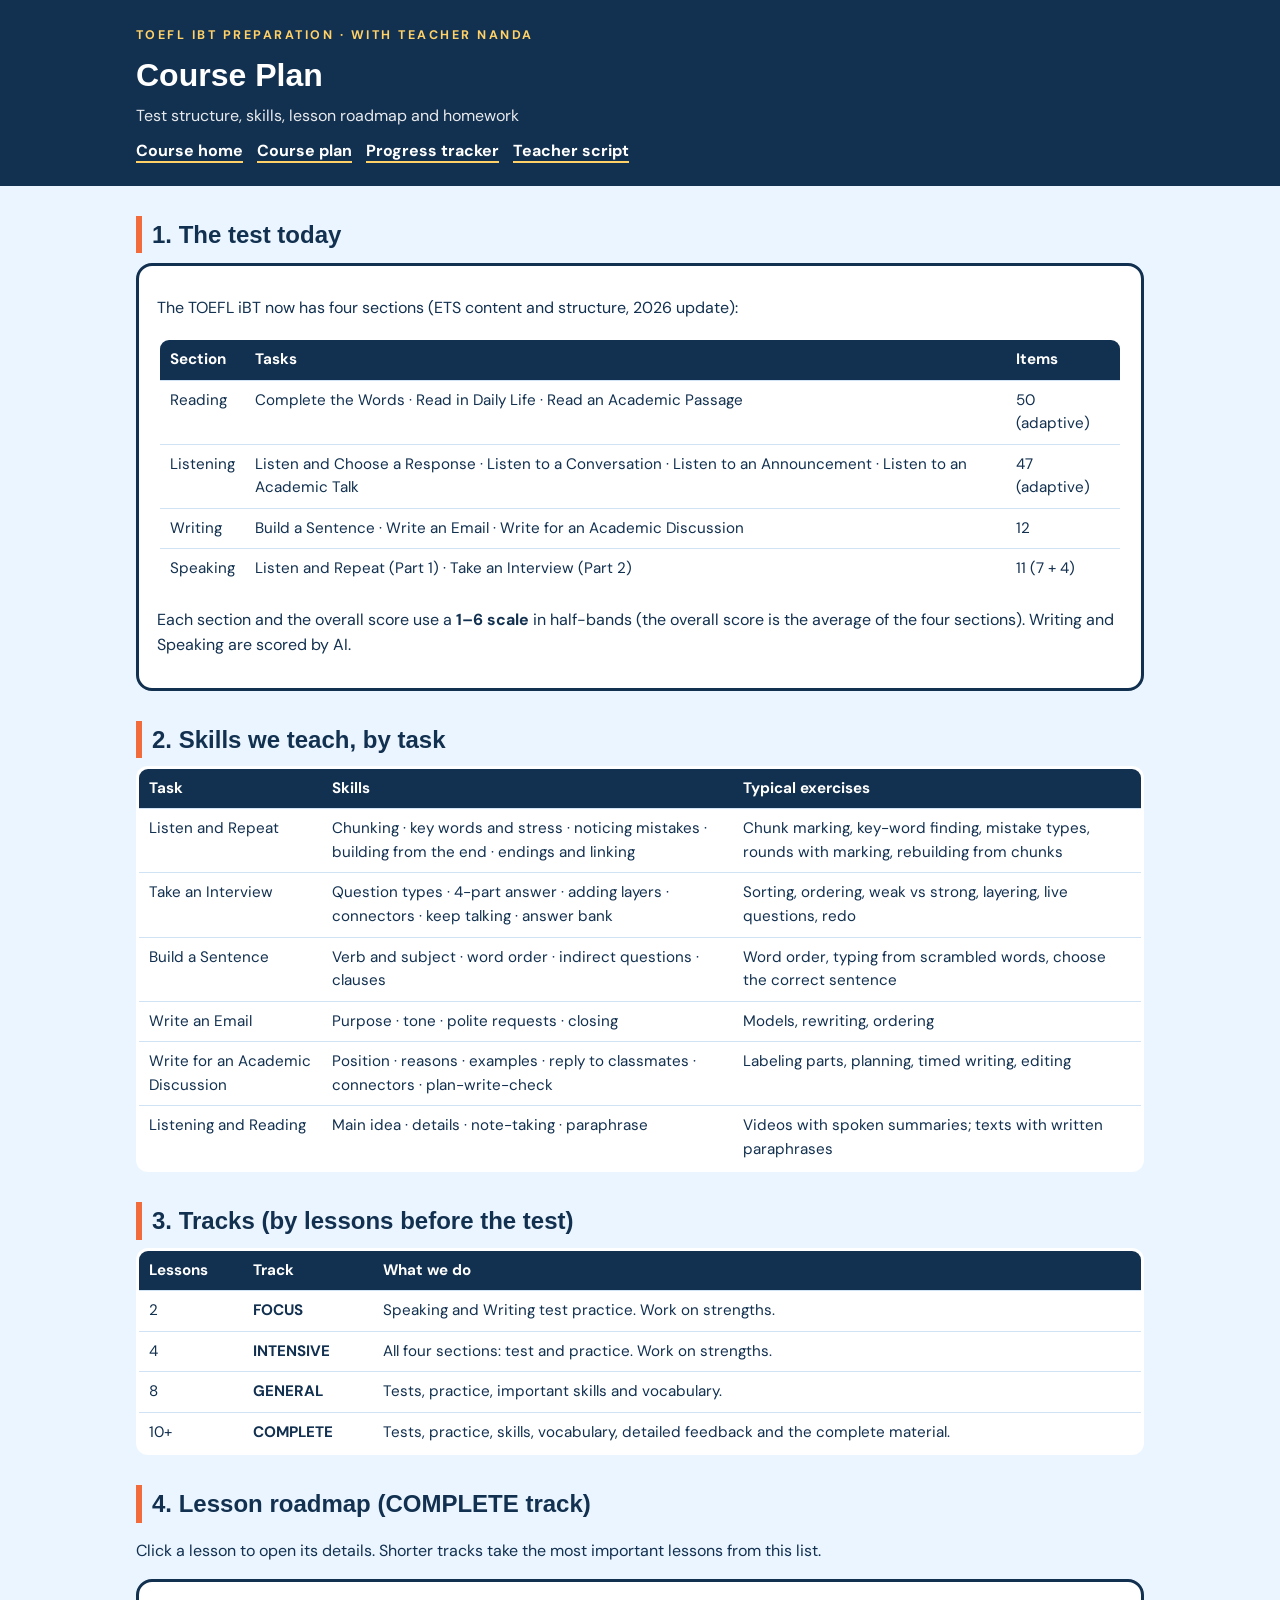
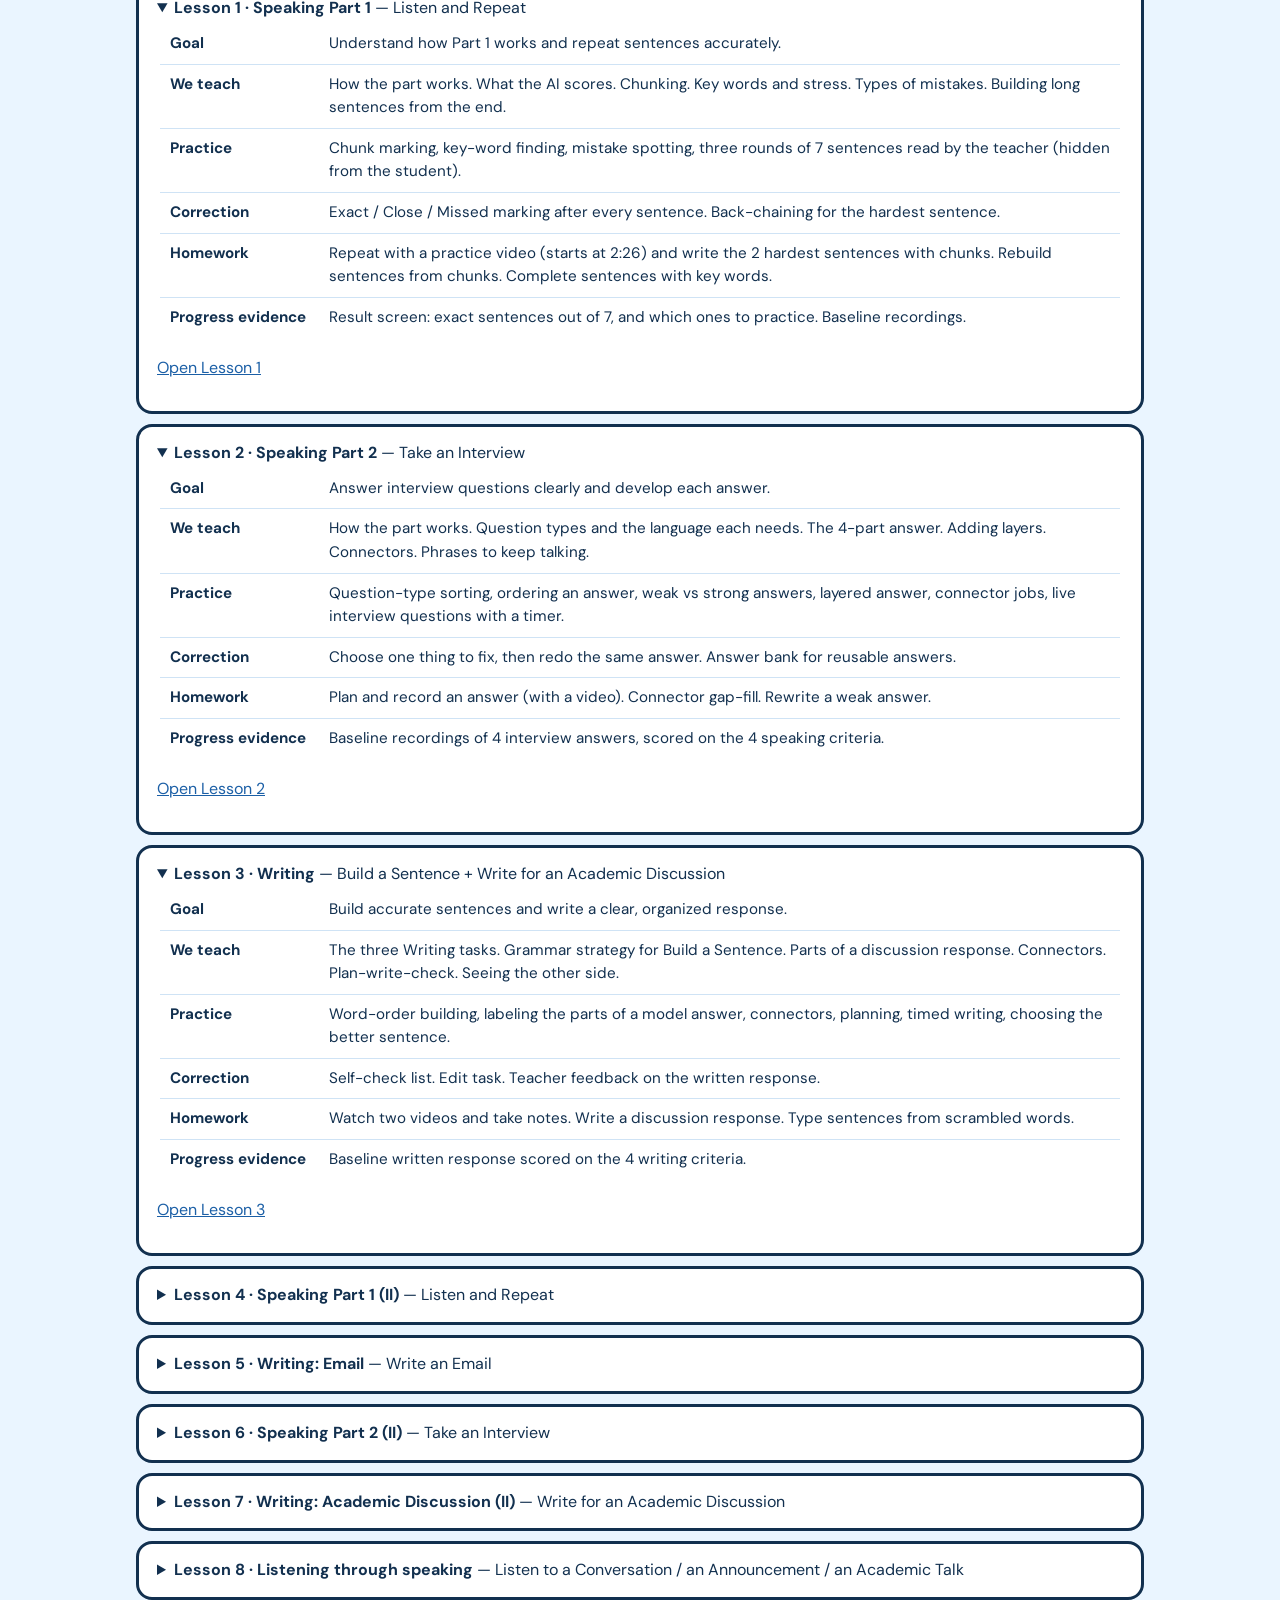
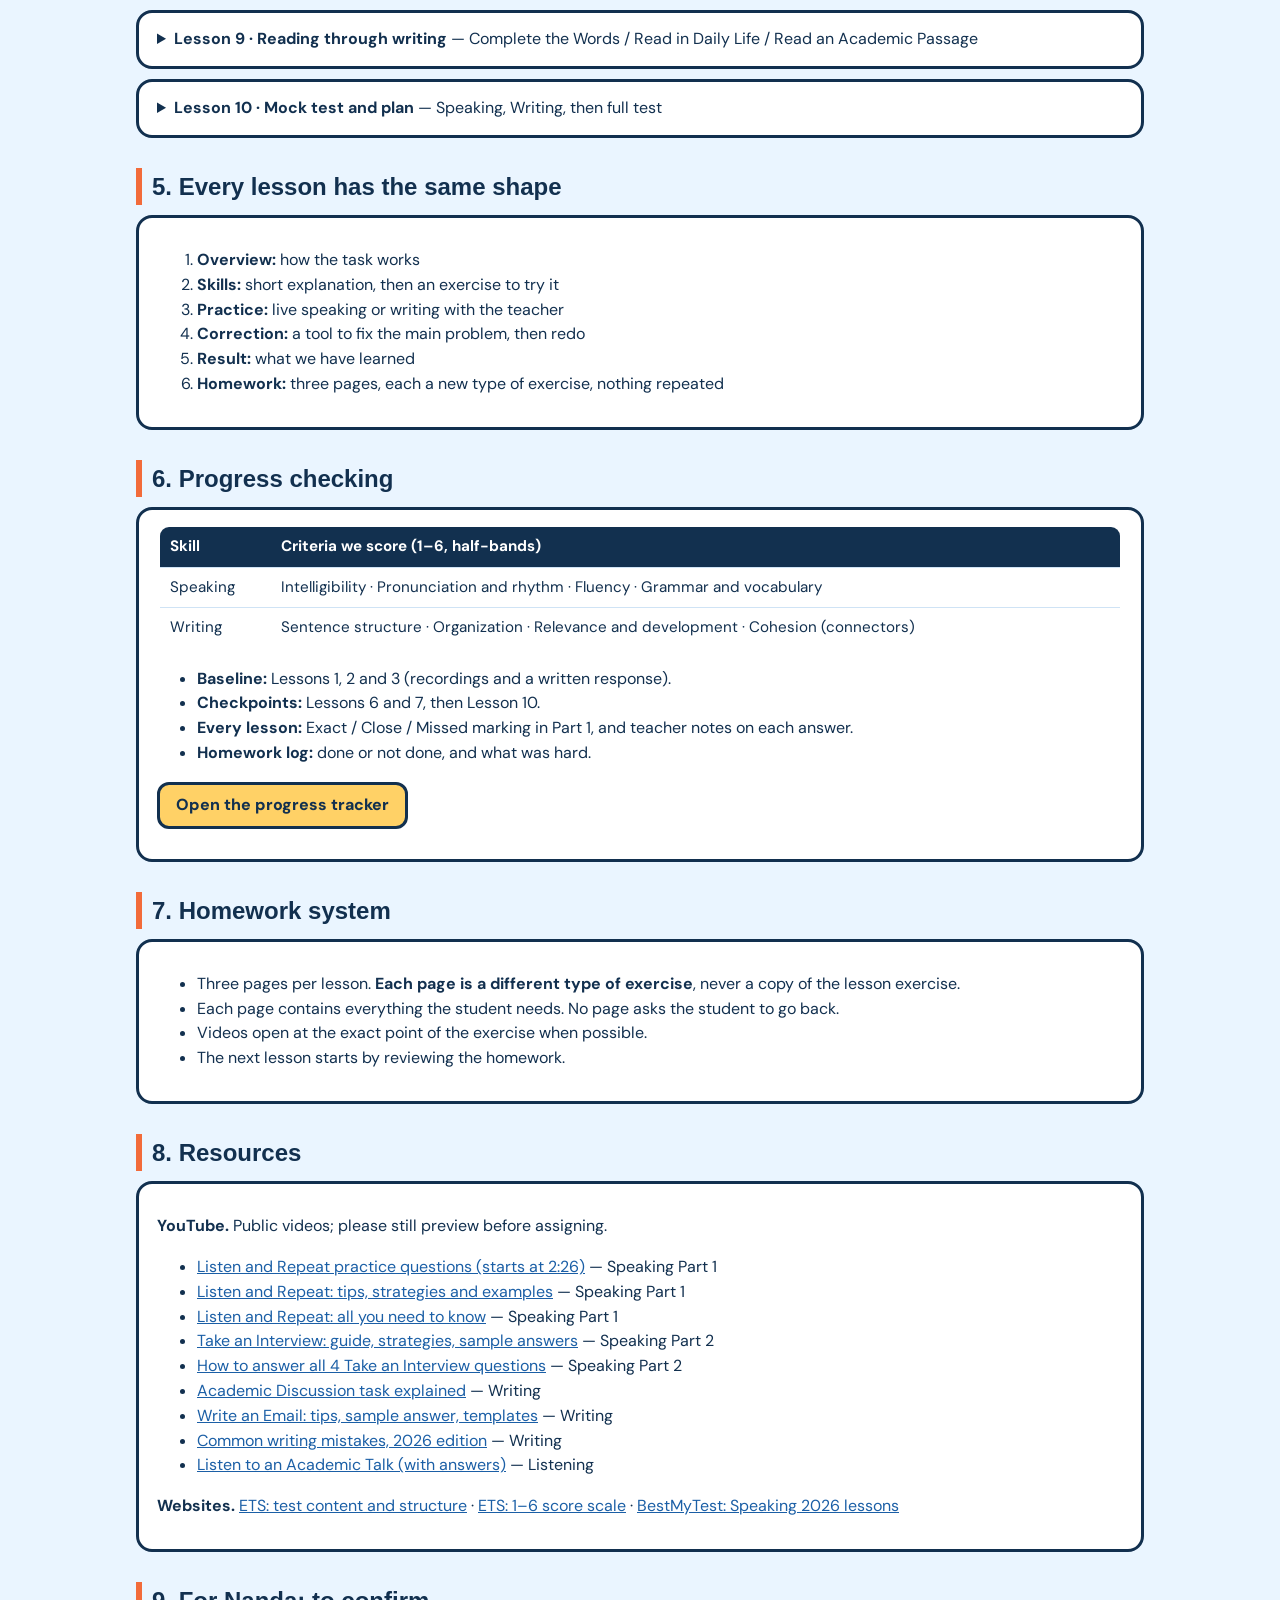
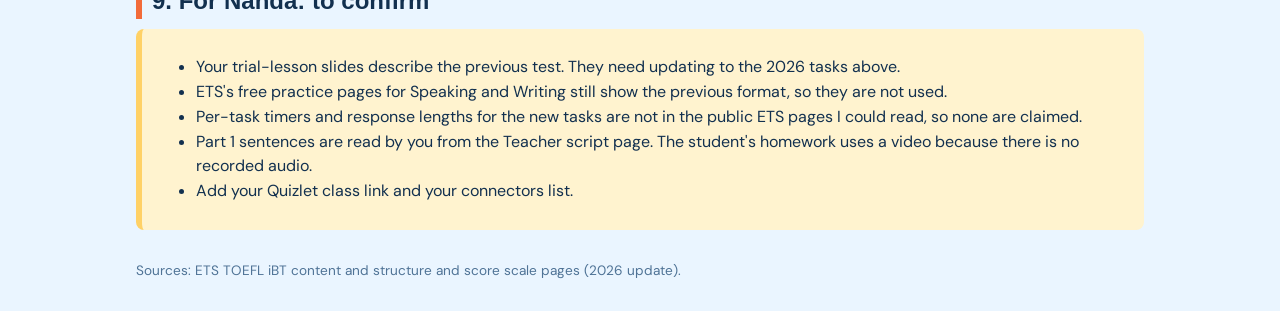
==== plan/index.html @ 54414ec8 "updates" ====
<!DOCTYPE html>
<html lang="en"><head><meta charset="UTF-8"><meta name="viewport" content="width=device-width,initial-scale=1"><title>TOEFL Course Plan</title>
<link href="https://fonts.googleapis.com/css2?family=DM+Sans:wght@400;500;700;800&display=swap" rel="stylesheet">
<link rel="stylesheet" href="../common.css"></head><body>
<header><div class="in"><small>TOEFL iBT Preparation &middot; with teacher Nanda</small><h1>Course Plan</h1><p style="margin:4px 0 0;opacity:.9">Test structure, skills, lesson roadmap and homework</p><nav><a href="../index.html">Course home</a><a href="../plan/index.html">Course plan</a><a href="../progress/index.html">Progress tracker</a><a href="../teacher/index.html">Teacher script</a></nav></div></header><main>

<h2>1. The test today</h2>
<div class="card"><p>The TOEFL iBT now has four sections (ETS content and structure, 2026 update):</p>
<table><tr><th>Section</th><th>Tasks</th><th>Items</th></tr>
<tr><td>Reading</td><td>Complete the Words &middot; Read in Daily Life &middot; Read an Academic Passage</td><td>50 (adaptive)</td></tr>
<tr><td>Listening</td><td>Listen and Choose a Response &middot; Listen to a Conversation &middot; Listen to an Announcement &middot; Listen to an Academic Talk</td><td>47 (adaptive)</td></tr>
<tr><td>Writing</td><td>Build a Sentence &middot; Write an Email &middot; Write for an Academic Discussion</td><td>12</td></tr>
<tr><td>Speaking</td><td>Listen and Repeat (Part 1) &middot; Take an Interview (Part 2)</td><td>11 (7 + 4)</td></tr></table>
<p>Each section and the overall score use a <b>1&ndash;6 scale</b> in half-bands (the overall score is the average of the four sections). Writing and Speaking are scored by AI.</p></div>

<h2>2. Skills we teach, by task</h2>
<table><tr><th>Task</th><th>Skills</th><th>Typical exercises</th></tr>
<tr><td>Listen and Repeat</td><td>Chunking &middot; key words and stress &middot; noticing mistakes &middot; building from the end &middot; endings and linking</td><td>Chunk marking, key-word finding, mistake types, rounds with marking, rebuilding from chunks</td></tr>
<tr><td>Take an Interview</td><td>Question types &middot; 4-part answer &middot; adding layers &middot; connectors &middot; keep talking &middot; answer bank</td><td>Sorting, ordering, weak vs strong, layering, live questions, redo</td></tr>
<tr><td>Build a Sentence</td><td>Verb and subject &middot; word order &middot; indirect questions &middot; clauses</td><td>Word order, typing from scrambled words, choose the correct sentence</td></tr>
<tr><td>Write an Email</td><td>Purpose &middot; tone &middot; polite requests &middot; closing</td><td>Models, rewriting, ordering</td></tr>
<tr><td>Write for an Academic Discussion</td><td>Position &middot; reasons &middot; examples &middot; reply to classmates &middot; connectors &middot; plan-write-check</td><td>Labeling parts, planning, timed writing, editing</td></tr>
<tr><td>Listening and Reading</td><td>Main idea &middot; details &middot; note-taking &middot; paraphrase</td><td>Videos with spoken summaries; texts with written paraphrases</td></tr></table>

<h2>3. Tracks (by lessons before the test)</h2>
<table><tr><th>Lessons</th><th>Track</th><th>What we do</th></tr>
<tr><td>2</td><td><b>FOCUS</b></td><td>Speaking and Writing test practice. Work on strengths.</td></tr>
<tr><td>4</td><td><b>INTENSIVE</b></td><td>All four sections: test and practice. Work on strengths.</td></tr>
<tr><td>8</td><td><b>GENERAL</b></td><td>Tests, practice, important skills and vocabulary.</td></tr>
<tr><td>10+</td><td><b>COMPLETE</b></td><td>Tests, practice, skills, vocabulary, detailed feedback and the complete material.</td></tr></table>

<h2>4. Lesson roadmap (COMPLETE track)</h2>
<p>Click a lesson to open its details. Shorter tracks take the most important lessons from this list.</p><details class="card" open><summary><b>Lesson 1 &middot; Speaking Part 1</b> &mdash; Listen and Repeat</summary><table><tr><td width="160"><b>Goal</b></td><td>Understand how Part 1 works and repeat sentences accurately.</td></tr><tr><td><b>We teach</b></td><td>How the part works. What the AI scores. Chunking. Key words and stress. Types of mistakes. Building long sentences from the end.</td></tr><tr><td><b>Practice</b></td><td>Chunk marking, key-word finding, mistake spotting, three rounds of 7 sentences read by the teacher (hidden from the student).</td></tr><tr><td><b>Correction</b></td><td>Exact / Close / Missed marking after every sentence. Back-chaining for the hardest sentence.</td></tr><tr><td><b>Homework</b></td><td>Repeat with a practice video (starts at 2:26) and write the 2 hardest sentences with chunks. Rebuild sentences from chunks. Complete sentences with key words.</td></tr><tr><td><b>Progress evidence</b></td><td>Result screen: exact sentences out of 7, and which ones to practice. Baseline recordings.</td></tr></table><p><a href="../TOEFL-1-Listen-and-Repeat/index.html">Open Lesson 1</a></p></details><details class="card" open><summary><b>Lesson 2 &middot; Speaking Part 2</b> &mdash; Take an Interview</summary><table><tr><td width="160"><b>Goal</b></td><td>Answer interview questions clearly and develop each answer.</td></tr><tr><td><b>We teach</b></td><td>How the part works. Question types and the language each needs. The 4-part answer. Adding layers. Connectors. Phrases to keep talking.</td></tr><tr><td><b>Practice</b></td><td>Question-type sorting, ordering an answer, weak vs strong answers, layered answer, connector jobs, live interview questions with a timer.</td></tr><tr><td><b>Correction</b></td><td>Choose one thing to fix, then redo the same answer. Answer bank for reusable answers.</td></tr><tr><td><b>Homework</b></td><td>Plan and record an answer (with a video). Connector gap-fill. Rewrite a weak answer.</td></tr><tr><td><b>Progress evidence</b></td><td>Baseline recordings of 4 interview answers, scored on the 4 speaking criteria.</td></tr></table><p><a href="../TOEFL-2-Take-an-Interview/index.html">Open Lesson 2</a></p></details><details class="card" open><summary><b>Lesson 3 &middot; Writing</b> &mdash; Build a Sentence + Write for an Academic Discussion</summary><table><tr><td width="160"><b>Goal</b></td><td>Build accurate sentences and write a clear, organized response.</td></tr><tr><td><b>We teach</b></td><td>The three Writing tasks. Grammar strategy for Build a Sentence. Parts of a discussion response. Connectors. Plan-write-check. Seeing the other side.</td></tr><tr><td><b>Practice</b></td><td>Word-order building, labeling the parts of a model answer, connectors, planning, timed writing, choosing the better sentence.</td></tr><tr><td><b>Correction</b></td><td>Self-check list. Edit task. Teacher feedback on the written response.</td></tr><tr><td><b>Homework</b></td><td>Watch two videos and take notes. Write a discussion response. Type sentences from scrambled words.</td></tr><tr><td><b>Progress evidence</b></td><td>Baseline written response scored on the 4 writing criteria.</td></tr></table><p><a href="../TOEFL-3-Writing/index.html">Open Lesson 3</a></p></details><details class="card"><summary><b>Lesson 4 &middot; Speaking Part 1 (II)</b> &mdash; Listen and Repeat</summary><table><tr><td width="160"><b>Goal</b></td><td>Longer, more complex sentences with natural rhythm.</td></tr><tr><td><b>We teach</b></td><td>Linking, word endings, numbers and names, sentences with clauses.</td></tr><tr><td><b>Practice</b></td><td>Rounds with new sentences, speed and accuracy.</td></tr><tr><td><b>Correction</b></td><td>Back-chaining and recordings compared.</td></tr><tr><td><b>Homework</b></td><td>New video practice, chunk rebuilding, dictation-style tasks.</td></tr><tr><td><b>Progress evidence</b></td><td>Exact sentences out of 7, compared with Lesson 1.</td></tr></table></details><details class="card"><summary><b>Lesson 5 &middot; Writing: Email</b> &mdash; Write an Email</summary><table><tr><td width="160"><b>Goal</b></td><td>Write a clear email for a campus situation.</td></tr><tr><td><b>We teach</b></td><td>Purpose, tone, polite requests, greeting and closing, clear details.</td></tr><tr><td><b>Practice</b></td><td>Models, ordering, rewriting informal to formal.</td></tr><tr><td><b>Correction</b></td><td>Edit for tone and accuracy.</td></tr><tr><td><b>Homework</b></td><td>One email, a video, phrase bank.</td></tr><tr><td><b>Progress evidence</b></td><td>Email scored on the writing criteria.</td></tr></table></details><details class="card"><summary><b>Lesson 6 &middot; Speaking Part 2 (II)</b> &mdash; Take an Interview</summary><table><tr><td width="160"><b>Goal</b></td><td>Elaborate on any topic without long silence.</td></tr><tr><td><b>We teach</b></td><td>Details, comparison, cause and effect, unexpected topics.</td></tr><tr><td><b>Practice</b></td><td>Live questions with different topics.</td></tr><tr><td><b>Correction</b></td><td>Redo with one focus; answer bank grows.</td></tr><tr><td><b>Homework</b></td><td>Recorded answers, vocabulary.</td></tr><tr><td><b>Progress evidence</b></td><td>Checkpoint 1: speaking criteria 1-6.</td></tr></table></details><details class="card"><summary><b>Lesson 7 &middot; Writing: Academic Discussion (II)</b> &mdash; Write for an Academic Discussion</summary><table><tr><td width="160"><b>Goal</b></td><td>Respond to classmates and support an argument.</td></tr><tr><td><b>We teach</b></td><td>Other perspectives, replying, cohesion, editing for accuracy.</td></tr><tr><td><b>Practice</b></td><td>Two responses, timed.</td></tr><tr><td><b>Correction</b></td><td>Edit for clarity and grammar.</td></tr><tr><td><b>Homework</b></td><td>Responses, model analysis.</td></tr><tr><td><b>Progress evidence</b></td><td>Checkpoint 1: writing criteria 1-6.</td></tr></table></details><details class="card"><summary><b>Lesson 8 &middot; Listening through speaking</b> &mdash; Listen to a Conversation / an Announcement / an Academic Talk</summary><table><tr><td width="160"><b>Goal</b></td><td>Understand what you hear and use it in speech.</td></tr><tr><td><b>We teach</b></td><td>Main idea and details, note-taking, short summaries.</td></tr><tr><td><b>Practice</b></td><td>Videos, then spoken summaries.</td></tr><tr><td><b>Correction</b></td><td>Compare summary with the text.</td></tr><tr><td><b>Homework</b></td><td>Listening videos and spoken summaries.</td></tr><tr><td><b>Progress evidence</b></td><td>Spoken summaries.</td></tr></table></details><details class="card"><summary><b>Lesson 9 &middot; Reading through writing</b> &mdash; Complete the Words / Read in Daily Life / Read an Academic Passage</summary><table><tr><td width="160"><b>Goal</b></td><td>Read accurately and paraphrase in writing.</td></tr><tr><td><b>We teach</b></td><td>Skimming, word forms, paraphrase.</td></tr><tr><td><b>Practice</b></td><td>Short texts and paraphrase writing.</td></tr><tr><td><b>Correction</b></td><td>Edit paraphrases.</td></tr><tr><td><b>Homework</b></td><td>Reading plus paraphrase set.</td></tr><tr><td><b>Progress evidence</b></td><td>Paraphrase set.</td></tr></table></details><details class="card"><summary><b>Lesson 10 &middot; Mock test and plan</b> &mdash; Speaking, Writing, then full test</summary><table><tr><td width="160"><b>Goal</b></td><td>Test conditions and a study plan.</td></tr><tr><td><b>We teach</b></td><td>Timing, stamina, error log.</td></tr><tr><td><b>Practice</b></td><td>Mock sections.</td></tr><tr><td><b>Correction</b></td><td>Detailed feedback.</td></tr><tr><td><b>Homework</b></td><td>Personal study plan.</td></tr><tr><td><b>Progress evidence</b></td><td>Checkpoint 2 and final comparison with the baseline.</td></tr></table></details>

<h2>5. Every lesson has the same shape</h2>
<div class="card"><ol><li><b>Overview:</b> how the task works</li><li><b>Skills:</b> short explanation, then an exercise to try it</li><li><b>Practice:</b> live speaking or writing with the teacher</li><li><b>Correction:</b> a tool to fix the main problem, then redo</li><li><b>Result:</b> what we have learned</li><li><b>Homework:</b> three pages, each a new type of exercise, nothing repeated</li></ol></div>

<h2>6. Progress checking</h2>
<div class="card"><table><tr><th>Skill</th><th>Criteria we score (1&ndash;6, half-bands)</th></tr>
<tr><td>Speaking</td><td>Intelligibility &middot; Pronunciation and rhythm &middot; Fluency &middot; Grammar and vocabulary</td></tr>
<tr><td>Writing</td><td>Sentence structure &middot; Organization &middot; Relevance and development &middot; Cohesion (connectors)</td></tr></table>
<ul><li><b>Baseline:</b> Lessons 1, 2 and 3 (recordings and a written response).</li><li><b>Checkpoints:</b> Lessons 6 and 7, then Lesson 10.</li><li><b>Every lesson:</b> Exact / Close / Missed marking in Part 1, and teacher notes on each answer.</li><li><b>Homework log:</b> done or not done, and what was hard.</li></ul>
<p class="noprint"><a class="btn" href="../progress/index.html">Open the progress tracker</a></p></div>

<h2>7. Homework system</h2>
<div class="card"><ul><li>Three pages per lesson. <b>Each page is a different type of exercise</b>, never a copy of the lesson exercise.</li><li>Each page contains everything the student needs. No page asks the student to go back.</li><li>Videos open at the exact point of the exercise when possible.</li><li>The next lesson starts by reviewing the homework.</li></ul></div>

<h2>8. Resources</h2>
<div class="card"><p><b>YouTube.</b> Public videos; please still preview before assigning.</p><ul><li><a href="https://youtu.be/6KhBFlyX8Vs?t=146" target="_blank" rel="noopener">Listen and Repeat practice questions (starts at 2:26)</a> &mdash; Speaking Part 1</li><li><a href="https://www.youtube.com/watch?v=9h9pYUylNuQ" target="_blank" rel="noopener">Listen and Repeat: tips, strategies and examples</a> &mdash; Speaking Part 1</li><li><a href="https://www.youtube.com/watch?v=8DyLYsi9dLQ" target="_blank" rel="noopener">Listen and Repeat: all you need to know</a> &mdash; Speaking Part 1</li><li><a href="https://www.youtube.com/watch?v=SWngcqDFYDs" target="_blank" rel="noopener">Take an Interview: guide, strategies, sample answers</a> &mdash; Speaking Part 2</li><li><a href="https://www.youtube.com/watch?v=_GSvbyccj0M" target="_blank" rel="noopener">How to answer all 4 Take an Interview questions</a> &mdash; Speaking Part 2</li><li><a href="https://www.youtube.com/watch?v=cS6rmlrGDT4" target="_blank" rel="noopener">Academic Discussion task explained</a> &mdash; Writing</li><li><a href="https://www.youtube.com/watch?v=fZ1i5zeksRQ" target="_blank" rel="noopener">Write an Email: tips, sample answer, templates</a> &mdash; Writing</li><li><a href="https://www.youtube.com/watch?v=R6IGfwA1Mco" target="_blank" rel="noopener">Common writing mistakes, 2026 edition</a> &mdash; Writing</li><li><a href="https://www.youtube.com/watch?v=dHXL_KClmKM" target="_blank" rel="noopener">Listen to an Academic Talk (with answers)</a> &mdash; Listening</li></ul>
<p><b>Websites.</b> <a href="https://www.ets.org/toefl/test-takers/ibt/about/content.html" target="_blank" rel="noopener">ETS: test content and structure</a> &middot; <a href="https://www.ets.org/toefl/institutions/ibt/score-scale-update.html" target="_blank" rel="noopener">ETS: 1&ndash;6 score scale</a> &middot; <a href="https://www.bestmytest.com/toefl/lesson/toefl-speaking-2026/toefl-speaking-introduction" target="_blank" rel="noopener">BestMyTest: Speaking 2026 lessons</a></p></div>

<h2>9. For Nanda: to confirm</h2>
<div class="note"><ul>
<li>Your trial-lesson slides describe the previous test. They need updating to the 2026 tasks above.</li>
<li>ETS's free practice pages for Speaking and Writing still show the previous format, so they are not used.</li>
<li>Per-task timers and response lengths for the new tasks are not in the public ETS pages I could read, so none are claimed.</li>
<li>Part 1 sentences are read by you from the Teacher script page. The student's homework uses a video because there is no recorded audio.</li>
<li>Add your Quizlet class link and your connectors list.</li></ul></div>
</main><footer>Sources: ETS TOEFL iBT content and structure and score scale pages (2026 update).</footer></body></html>
---- common.css ----
:root{--navy:#12304F;--coral:#F26B3A;--sky:#9AD1F5;--mint:#2FBF9B;--lemon:#FFD166;--mist:#EAF5FF;--ink:#12304F;--mute:#4F7396}
*{box-sizing:border-box}body{margin:0;font-family:'DM Sans',system-ui,sans-serif;background:var(--mist);color:var(--ink);line-height:1.55}
header{background:var(--navy);color:#fff;padding:22px 16px}header .in,main{max-width:1040px;margin:0 auto;padding:0 16px}
header small{letter-spacing:.2em;color:var(--lemon);font-weight:700;text-transform:uppercase;font-size:.78rem}header h1{font-family:Fredoka,sans-serif;margin:4px 0 0;font-size:2rem}
nav a{color:#fff;margin-right:14px;font-weight:700;text-decoration:none;border-bottom:2px solid var(--lemon)}nav{margin-top:10px}
h2{font-family:Fredoka,sans-serif;font-size:1.5rem;margin:30px 0 8px;border-left:6px solid var(--coral);padding-left:10px}
.card{background:#fff;border:3px solid var(--navy);border-radius:16px;padding:14px 18px;margin:10px 0}
table{width:100%;border-collapse:collapse;background:#fff;border:3px solid var(--navy);border-radius:12px;overflow:hidden;font-size:.95rem}
th{background:var(--navy);color:#fff;text-align:left;padding:8px 10px}td{padding:8px 10px;border-top:1px solid #cfe3f5;vertical-align:top}
.btn{display:inline-block;background:var(--lemon);color:var(--navy);font-weight:800;border:3px solid var(--navy);border-radius:12px;padding:8px 16px;text-decoration:none;cursor:pointer;font-family:inherit;font-size:1rem}
.grid{display:grid;grid-template-columns:repeat(auto-fit,minmax(240px,1fr));gap:12px}.tag{background:var(--mint);color:#fff;border-radius:8px;padding:1px 8px;font-size:.8rem;font-weight:800}
.note{background:#FFF3CF;border-left:6px solid var(--lemon);padding:10px 14px;border-radius:8px;margin:10px 0}
a{color:#1B5FA6}footer{max-width:1040px;margin:30px auto;padding:0 16px;color:var(--mute);font-size:.85rem}
@media(max-width:640px){table{font-size:.85rem}header h1{font-size:1.5rem}}
@media print{header nav,.noprint{display:none}body{background:#fff}}
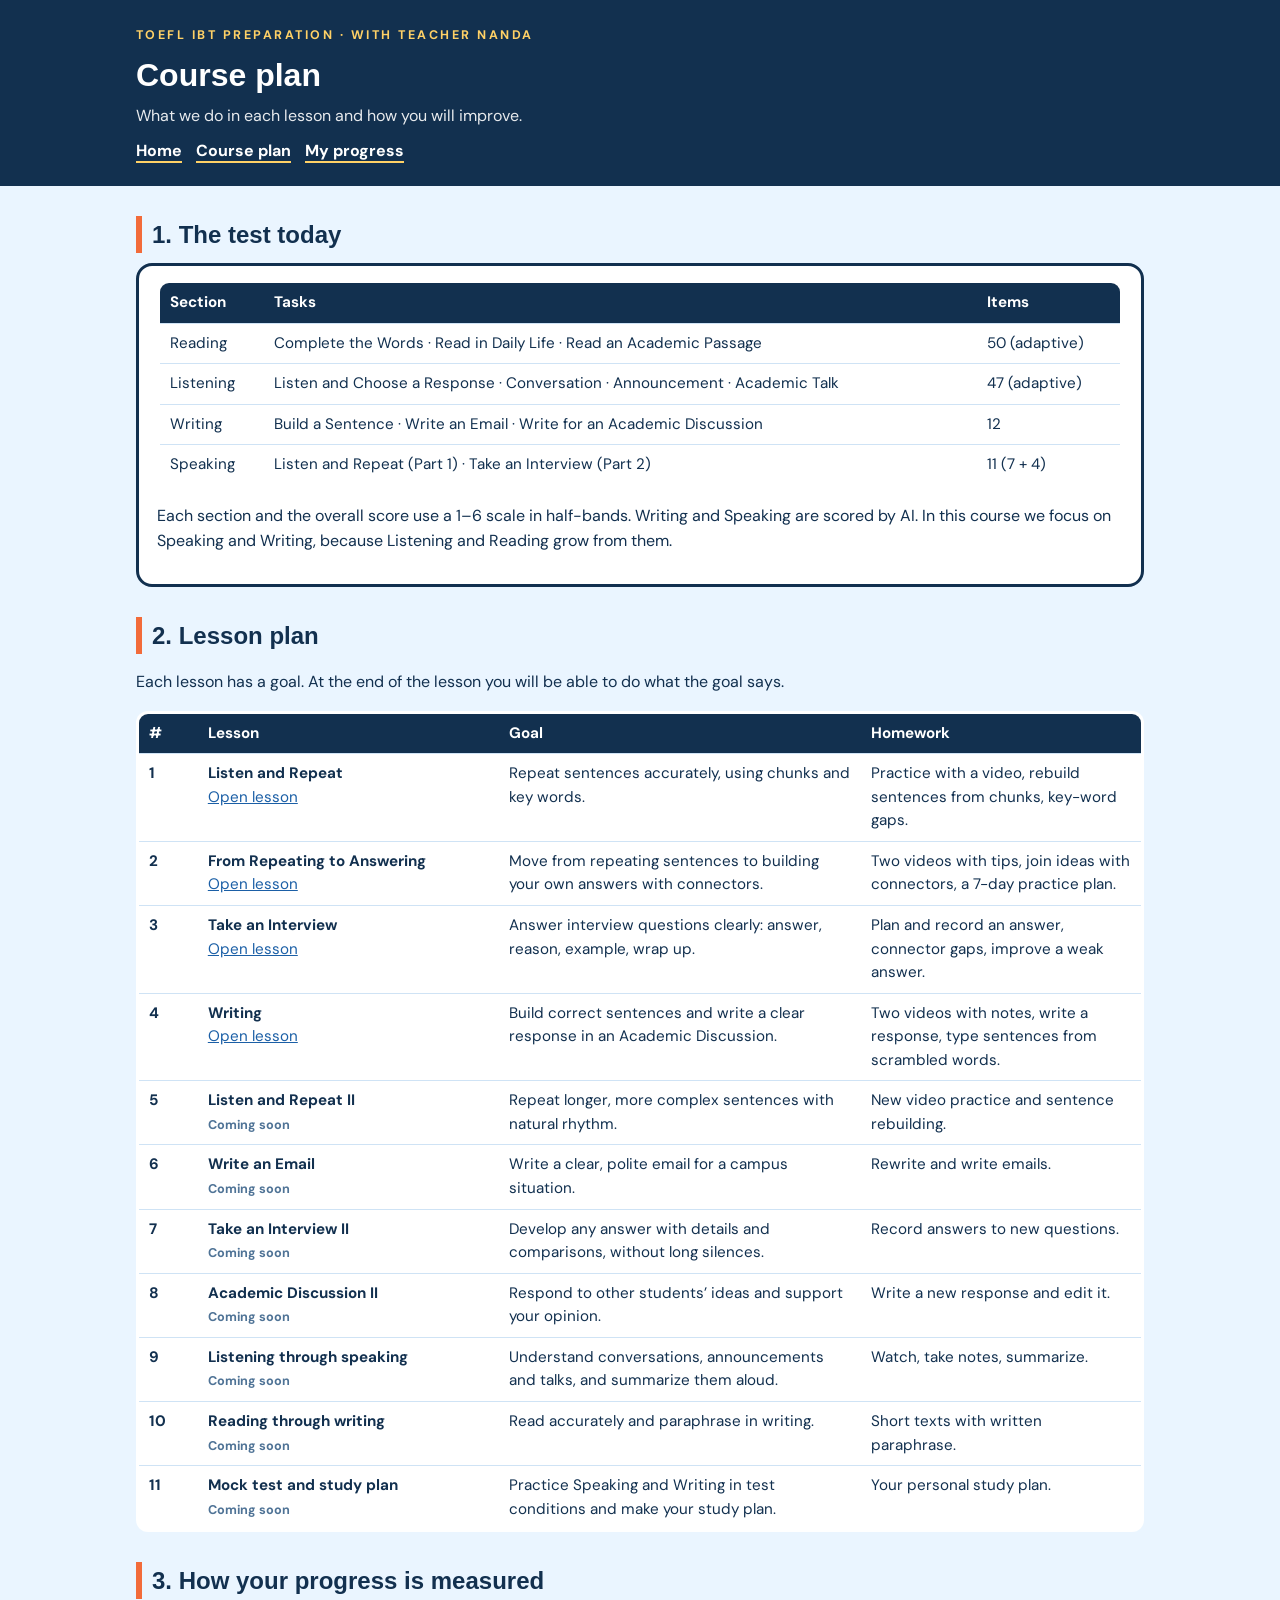
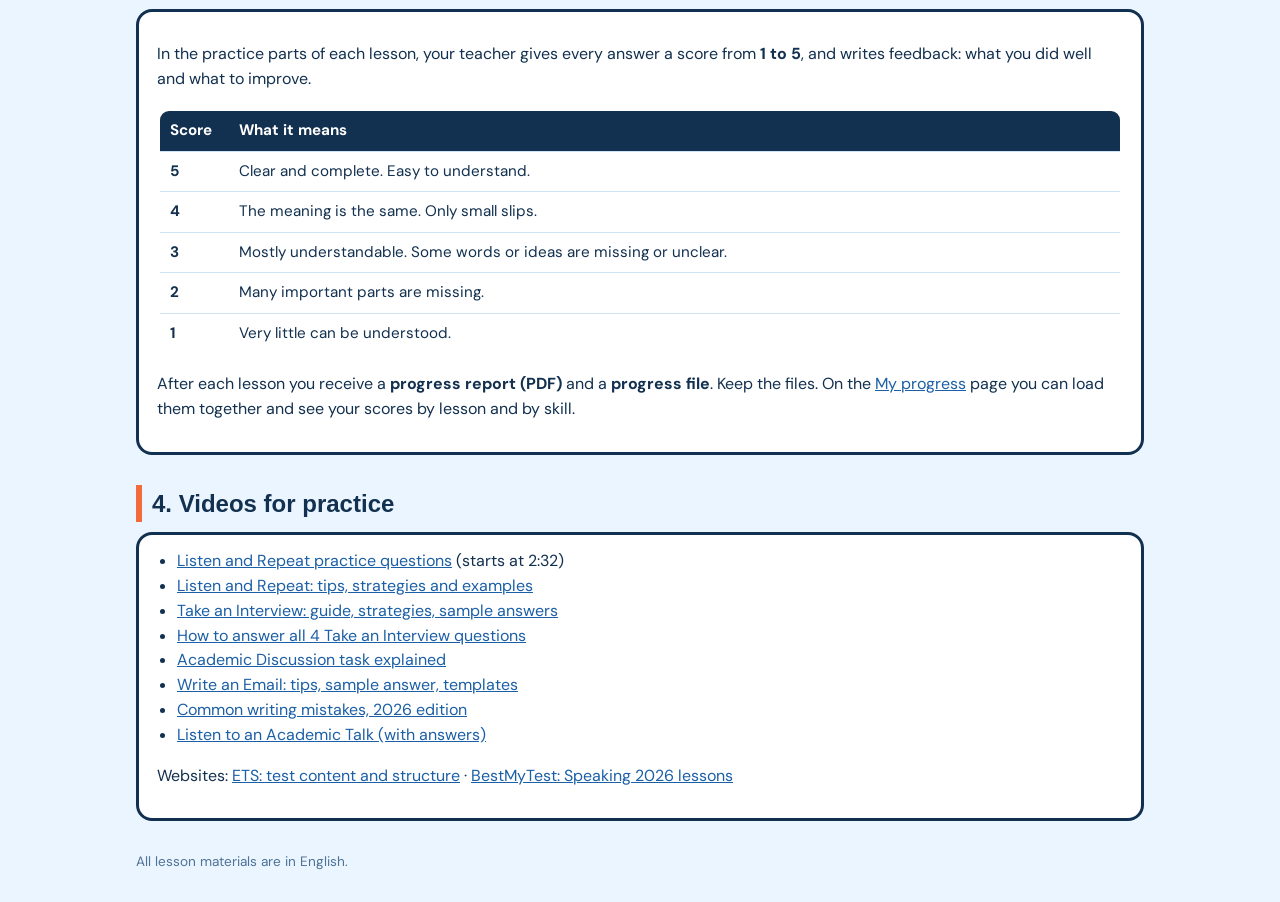
==== commit 49287577: "updates" ====
--- a/plan/index.html
+++ b/plan/index.html
@@ -1,59 +1,33 @@
 <!DOCTYPE html>
-<html lang="en"><head><meta charset="UTF-8"><meta name="viewport" content="width=device-width,initial-scale=1"><title>TOEFL Course Plan</title>
+<html lang="en"><head><meta charset="UTF-8"><meta name="viewport" content="width=device-width,initial-scale=1"><title>Course Plan</title>
 <link href="https://fonts.googleapis.com/css2?family=DM+Sans:wght@400;500;700;800&display=swap" rel="stylesheet">
-<link rel="stylesheet" href="../common.css"></head><body>
-<header><div class="in"><small>TOEFL iBT Preparation &middot; with teacher Nanda</small><h1>Course Plan</h1><p style="margin:4px 0 0;opacity:.9">Test structure, skills, lesson roadmap and homework</p><nav><a href="../index.html">Course home</a><a href="../plan/index.html">Course plan</a><a href="../progress/index.html">Progress tracker</a><a href="../teacher/index.html">Teacher script</a></nav></div></header><main>
+<link rel="stylesheet" href="../common.css"><style>.g4{display:grid;grid-template-columns:repeat(4,minmax(0,1fr));gap:12px}.g2{display:grid;grid-template-columns:repeat(2,minmax(0,1fr));gap:12px}@media(max-width:820px){.g4{grid-template-columns:repeat(2,minmax(0,1fr))}}@media(max-width:520px){.g4,.g2{grid-template-columns:1fr}}.card.soon{opacity:.6;border-style:dashed}.goal{color:#12304F;margin:6px 0 10px}small.k{color:#4F7396;font-weight:700}.ll{margin:0;padding-left:20px}table.sc td.n,table.sc th.n{text-align:center}.bar{height:12px;background:#E5EDF5;border-radius:6px;min-width:90px}.bar i{display:block;height:12px;background:#2FBF9B;border-radius:6px}.up{color:#16805f;font-weight:800}.dn{color:#b3261e;font-weight:800}</style></head><body>
+<header><div class="in"><small>TOEFL iBT Preparation &middot; with teacher Nanda</small><h1>Course plan</h1><p style="margin:4px 0 0;opacity:.9">What we do in each lesson and how you will improve.</p><nav><a href="../index.html">Home</a><a href="../plan/index.html">Course plan</a><a href="../progress/index.html">My progress</a></nav></div></header><main>
 
 <h2>1. The test today</h2>
-<div class="card"><p>The TOEFL iBT now has four sections (ETS content and structure, 2026 update):</p>
-<table><tr><th>Section</th><th>Tasks</th><th>Items</th></tr>
+<div class="card"><table><tr><th>Section</th><th>Tasks</th><th>Items</th></tr>
 <tr><td>Reading</td><td>Complete the Words &middot; Read in Daily Life &middot; Read an Academic Passage</td><td>50 (adaptive)</td></tr>
-<tr><td>Listening</td><td>Listen and Choose a Response &middot; Listen to a Conversation &middot; Listen to an Announcement &middot; Listen to an Academic Talk</td><td>47 (adaptive)</td></tr>
+<tr><td>Listening</td><td>Listen and Choose a Response &middot; Conversation &middot; Announcement &middot; Academic Talk</td><td>47 (adaptive)</td></tr>
 <tr><td>Writing</td><td>Build a Sentence &middot; Write an Email &middot; Write for an Academic Discussion</td><td>12</td></tr>
 <tr><td>Speaking</td><td>Listen and Repeat (Part 1) &middot; Take an Interview (Part 2)</td><td>11 (7 + 4)</td></tr></table>
-<p>Each section and the overall score use a <b>1&ndash;6 scale</b> in half-bands (the overall score is the average of the four sections). Writing and Speaking are scored by AI.</p></div>
-
-<h2>2. Skills we teach, by task</h2>
-<table><tr><th>Task</th><th>Skills</th><th>Typical exercises</th></tr>
-<tr><td>Listen and Repeat</td><td>Chunking &middot; key words and stress &middot; noticing mistakes &middot; building from the end &middot; endings and linking</td><td>Chunk marking, key-word finding, mistake types, rounds with marking, rebuilding from chunks</td></tr>
-<tr><td>Take an Interview</td><td>Question types &middot; 4-part answer &middot; adding layers &middot; connectors &middot; keep talking &middot; answer bank</td><td>Sorting, ordering, weak vs strong, layering, live questions, redo</td></tr>
-<tr><td>Build a Sentence</td><td>Verb and subject &middot; word order &middot; indirect questions &middot; clauses</td><td>Word order, typing from scrambled words, choose the correct sentence</td></tr>
-<tr><td>Write an Email</td><td>Purpose &middot; tone &middot; polite requests &middot; closing</td><td>Models, rewriting, ordering</td></tr>
-<tr><td>Write for an Academic Discussion</td><td>Position &middot; reasons &middot; examples &middot; reply to classmates &middot; connectors &middot; plan-write-check</td><td>Labeling parts, planning, timed writing, editing</td></tr>
-<tr><td>Listening and Reading</td><td>Main idea &middot; details &middot; note-taking &middot; paraphrase</td><td>Videos with spoken summaries; texts with written paraphrases</td></tr></table>
-
-<h2>3. Tracks (by lessons before the test)</h2>
-<table><tr><th>Lessons</th><th>Track</th><th>What we do</th></tr>
-<tr><td>2</td><td><b>FOCUS</b></td><td>Speaking and Writing test practice. Work on strengths.</td></tr>
-<tr><td>4</td><td><b>INTENSIVE</b></td><td>All four sections: test and practice. Work on strengths.</td></tr>
-<tr><td>8</td><td><b>GENERAL</b></td><td>Tests, practice, important skills and vocabulary.</td></tr>
-<tr><td>10+</td><td><b>COMPLETE</b></td><td>Tests, practice, skills, vocabulary, detailed feedback and the complete material.</td></tr></table>
-
-<h2>4. Lesson roadmap (COMPLETE track)</h2>
-<p>Click a lesson to open its details. Shorter tracks take the most important lessons from this list.</p><details class="card" open><summary><b>Lesson 1 &middot; Speaking Part 1</b> &mdash; Listen and Repeat</summary><table><tr><td width="160"><b>Goal</b></td><td>Understand how Part 1 works and repeat sentences accurately.</td></tr><tr><td><b>We teach</b></td><td>How the part works. What the AI scores. Chunking. Key words and stress. Types of mistakes. Building long sentences from the end.</td></tr><tr><td><b>Practice</b></td><td>Chunk marking, key-word finding, mistake spotting, three rounds of 7 sentences read by the teacher (hidden from the student).</td></tr><tr><td><b>Correction</b></td><td>Exact / Close / Missed marking after every sentence. Back-chaining for the hardest sentence.</td></tr><tr><td><b>Homework</b></td><td>Repeat with a practice video (starts at 2:26) and write the 2 hardest sentences with chunks. Rebuild sentences from chunks. Complete sentences with key words.</td></tr><tr><td><b>Progress evidence</b></td><td>Result screen: exact sentences out of 7, and which ones to practice. Baseline recordings.</td></tr></table><p><a href="../TOEFL-1-Listen-and-Repeat/index.html">Open Lesson 1</a></p></details><details class="card" open><summary><b>Lesson 2 &middot; Speaking Part 2</b> &mdash; Take an Interview</summary><table><tr><td width="160"><b>Goal</b></td><td>Answer interview questions clearly and develop each answer.</td></tr><tr><td><b>We teach</b></td><td>How the part works. Question types and the language each needs. The 4-part answer. Adding layers. Connectors. Phrases to keep talking.</td></tr><tr><td><b>Practice</b></td><td>Question-type sorting, ordering an answer, weak vs strong answers, layered answer, connector jobs, live interview questions with a timer.</td></tr><tr><td><b>Correction</b></td><td>Choose one thing to fix, then redo the same answer. Answer bank for reusable answers.</td></tr><tr><td><b>Homework</b></td><td>Plan and record an answer (with a video). Connector gap-fill. Rewrite a weak answer.</td></tr><tr><td><b>Progress evidence</b></td><td>Baseline recordings of 4 interview answers, scored on the 4 speaking criteria.</td></tr></table><p><a href="../TOEFL-2-Take-an-Interview/index.html">Open Lesson 2</a></p></details><details class="card" open><summary><b>Lesson 3 &middot; Writing</b> &mdash; Build a Sentence + Write for an Academic Discussion</summary><table><tr><td width="160"><b>Goal</b></td><td>Build accurate sentences and write a clear, organized response.</td></tr><tr><td><b>We teach</b></td><td>The three Writing tasks. Grammar strategy for Build a Sentence. Parts of a discussion response. Connectors. Plan-write-check. Seeing the other side.</td></tr><tr><td><b>Practice</b></td><td>Word-order building, labeling the parts of a model answer, connectors, planning, timed writing, choosing the better sentence.</td></tr><tr><td><b>Correction</b></td><td>Self-check list. Edit task. Teacher feedback on the written response.</td></tr><tr><td><b>Homework</b></td><td>Watch two videos and take notes. Write a discussion response. Type sentences from scrambled words.</td></tr><tr><td><b>Progress evidence</b></td><td>Baseline written response scored on the 4 writing criteria.</td></tr></table><p><a href="../TOEFL-3-Writing/index.html">Open Lesson 3</a></p></details><details class="card"><summary><b>Lesson 4 &middot; Speaking Part 1 (II)</b> &mdash; Listen and Repeat</summary><table><tr><td width="160"><b>Goal</b></td><td>Longer, more complex sentences with natural rhythm.</td></tr><tr><td><b>We teach</b></td><td>Linking, word endings, numbers and names, sentences with clauses.</td></tr><tr><td><b>Practice</b></td><td>Rounds with new sentences, speed and accuracy.</td></tr><tr><td><b>Correction</b></td><td>Back-chaining and recordings compared.</td></tr><tr><td><b>Homework</b></td><td>New video practice, chunk rebuilding, dictation-style tasks.</td></tr><tr><td><b>Progress evidence</b></td><td>Exact sentences out of 7, compared with Lesson 1.</td></tr></table></details><details class="card"><summary><b>Lesson 5 &middot; Writing: Email</b> &mdash; Write an Email</summary><table><tr><td width="160"><b>Goal</b></td><td>Write a clear email for a campus situation.</td></tr><tr><td><b>We teach</b></td><td>Purpose, tone, polite requests, greeting and closing, clear details.</td></tr><tr><td><b>Practice</b></td><td>Models, ordering, rewriting informal to formal.</td></tr><tr><td><b>Correction</b></td><td>Edit for tone and accuracy.</td></tr><tr><td><b>Homework</b></td><td>One email, a video, phrase bank.</td></tr><tr><td><b>Progress evidence</b></td><td>Email scored on the writing criteria.</td></tr></table></details><details class="card"><summary><b>Lesson 6 &middot; Speaking Part 2 (II)</b> &mdash; Take an Interview</summary><table><tr><td width="160"><b>Goal</b></td><td>Elaborate on any topic without long silence.</td></tr><tr><td><b>We teach</b></td><td>Details, comparison, cause and effect, unexpected topics.</td></tr><tr><td><b>Practice</b></td><td>Live questions with different topics.</td></tr><tr><td><b>Correction</b></td><td>Redo with one focus; answer bank grows.</td></tr><tr><td><b>Homework</b></td><td>Recorded answers, vocabulary.</td></tr><tr><td><b>Progress evidence</b></td><td>Checkpoint 1: speaking criteria 1-6.</td></tr></table></details><details class="card"><summary><b>Lesson 7 &middot; Writing: Academic Discussion (II)</b> &mdash; Write for an Academic Discussion</summary><table><tr><td width="160"><b>Goal</b></td><td>Respond to classmates and support an argument.</td></tr><tr><td><b>We teach</b></td><td>Other perspectives, replying, cohesion, editing for accuracy.</td></tr><tr><td><b>Practice</b></td><td>Two responses, timed.</td></tr><tr><td><b>Correction</b></td><td>Edit for clarity and grammar.</td></tr><tr><td><b>Homework</b></td><td>Responses, model analysis.</td></tr><tr><td><b>Progress evidence</b></td><td>Checkpoint 1: writing criteria 1-6.</td></tr></table></details><details class="card"><summary><b>Lesson 8 &middot; Listening through speaking</b> &mdash; Listen to a Conversation / an Announcement / an Academic Talk</summary><table><tr><td width="160"><b>Goal</b></td><td>Understand what you hear and use it in speech.</td></tr><tr><td><b>We teach</b></td><td>Main idea and details, note-taking, short summaries.</td></tr><tr><td><b>Practice</b></td><td>Videos, then spoken summaries.</td></tr><tr><td><b>Correction</b></td><td>Compare summary with the text.</td></tr><tr><td><b>Homework</b></td><td>Listening videos and spoken summaries.</td></tr><tr><td><b>Progress evidence</b></td><td>Spoken summaries.</td></tr></table></details><details class="card"><summary><b>Lesson 9 &middot; Reading through writing</b> &mdash; Complete the Words / Read in Daily Life / Read an Academic Passage</summary><table><tr><td width="160"><b>Goal</b></td><td>Read accurately and paraphrase in writing.</td></tr><tr><td><b>We teach</b></td><td>Skimming, word forms, paraphrase.</td></tr><tr><td><b>Practice</b></td><td>Short texts and paraphrase writing.</td></tr><tr><td><b>Correction</b></td><td>Edit paraphrases.</td></tr><tr><td><b>Homework</b></td><td>Reading plus paraphrase set.</td></tr><tr><td><b>Progress evidence</b></td><td>Paraphrase set.</td></tr></table></details><details class="card"><summary><b>Lesson 10 &middot; Mock test and plan</b> &mdash; Speaking, Writing, then full test</summary><table><tr><td width="160"><b>Goal</b></td><td>Test conditions and a study plan.</td></tr><tr><td><b>We teach</b></td><td>Timing, stamina, error log.</td></tr><tr><td><b>Practice</b></td><td>Mock sections.</td></tr><tr><td><b>Correction</b></td><td>Detailed feedback.</td></tr><tr><td><b>Homework</b></td><td>Personal study plan.</td></tr><tr><td><b>Progress evidence</b></td><td>Checkpoint 2 and final comparison with the baseline.</td></tr></table></details>
-
-<h2>5. Every lesson has the same shape</h2>
-<div class="card"><ol><li><b>Overview:</b> how the task works</li><li><b>Skills:</b> short explanation, then an exercise to try it</li><li><b>Practice:</b> live speaking or writing with the teacher</li><li><b>Correction:</b> a tool to fix the main problem, then redo</li><li><b>Result:</b> what we have learned</li><li><b>Homework:</b> three pages, each a new type of exercise, nothing repeated</li></ol></div>
-
-<h2>6. Progress checking</h2>
-<div class="card"><table><tr><th>Skill</th><th>Criteria we score (1&ndash;6, half-bands)</th></tr>
-<tr><td>Speaking</td><td>Intelligibility &middot; Pronunciation and rhythm &middot; Fluency &middot; Grammar and vocabulary</td></tr>
-<tr><td>Writing</td><td>Sentence structure &middot; Organization &middot; Relevance and development &middot; Cohesion (connectors)</td></tr></table>
-<ul><li><b>Baseline:</b> Lessons 1, 2 and 3 (recordings and a written response).</li><li><b>Checkpoints:</b> Lessons 6 and 7, then Lesson 10.</li><li><b>Every lesson:</b> Exact / Close / Missed marking in Part 1, and teacher notes on each answer.</li><li><b>Homework log:</b> done or not done, and what was hard.</li></ul>
-<p class="noprint"><a class="btn" href="../progress/index.html">Open the progress tracker</a></p></div>
-
-<h2>7. Homework system</h2>
-<div class="card"><ul><li>Three pages per lesson. <b>Each page is a different type of exercise</b>, never a copy of the lesson exercise.</li><li>Each page contains everything the student needs. No page asks the student to go back.</li><li>Videos open at the exact point of the exercise when possible.</li><li>The next lesson starts by reviewing the homework.</li></ul></div>
-
-<h2>8. Resources</h2>
-<div class="card"><p><b>YouTube.</b> Public videos; please still preview before assigning.</p><ul><li><a href="https://youtu.be/6KhBFlyX8Vs?t=146" target="_blank" rel="noopener">Listen and Repeat practice questions (starts at 2:26)</a> &mdash; Speaking Part 1</li><li><a href="https://www.youtube.com/watch?v=9h9pYUylNuQ" target="_blank" rel="noopener">Listen and Repeat: tips, strategies and examples</a> &mdash; Speaking Part 1</li><li><a href="https://www.youtube.com/watch?v=8DyLYsi9dLQ" target="_blank" rel="noopener">Listen and Repeat: all you need to know</a> &mdash; Speaking Part 1</li><li><a href="https://www.youtube.com/watch?v=SWngcqDFYDs" target="_blank" rel="noopener">Take an Interview: guide, strategies, sample answers</a> &mdash; Speaking Part 2</li><li><a href="https://www.youtube.com/watch?v=_GSvbyccj0M" target="_blank" rel="noopener">How to answer all 4 Take an Interview questions</a> &mdash; Speaking Part 2</li><li><a href="https://www.youtube.com/watch?v=cS6rmlrGDT4" target="_blank" rel="noopener">Academic Discussion task explained</a> &mdash; Writing</li><li><a href="https://www.youtube.com/watch?v=fZ1i5zeksRQ" target="_blank" rel="noopener">Write an Email: tips, sample answer, templates</a> &mdash; Writing</li><li><a href="https://www.youtube.com/watch?v=R6IGfwA1Mco" target="_blank" rel="noopener">Common writing mistakes, 2026 edition</a> &mdash; Writing</li><li><a href="https://www.youtube.com/watch?v=dHXL_KClmKM" target="_blank" rel="noopener">Listen to an Academic Talk (with answers)</a> &mdash; Listening</li></ul>
-<p><b>Websites.</b> <a href="https://www.ets.org/toefl/test-takers/ibt/about/content.html" target="_blank" rel="noopener">ETS: test content and structure</a> &middot; <a href="https://www.ets.org/toefl/institutions/ibt/score-scale-update.html" target="_blank" rel="noopener">ETS: 1&ndash;6 score scale</a> &middot; <a href="https://www.bestmytest.com/toefl/lesson/toefl-speaking-2026/toefl-speaking-introduction" target="_blank" rel="noopener">BestMyTest: Speaking 2026 lessons</a></p></div>
-
-<h2>9. For Nanda: to confirm</h2>
-<div class="note"><ul>
-<li>Your trial-lesson slides describe the previous test. They need updating to the 2026 tasks above.</li>
-<li>ETS's free practice pages for Speaking and Writing still show the previous format, so they are not used.</li>
-<li>Per-task timers and response lengths for the new tasks are not in the public ETS pages I could read, so none are claimed.</li>
-<li>Part 1 sentences are read by you from the Teacher script page. The student's homework uses a video because there is no recorded audio.</li>
-<li>Add your Quizlet class link and your connectors list.</li></ul></div>
-</main><footer>Sources: ETS TOEFL iBT content and structure and score scale pages (2026 update).</footer></body></html>+<p>Each section and the overall score use a 1&ndash;6 scale in half-bands. Writing and Speaking are scored by AI. In this course we focus on Speaking and Writing, because Listening and Reading grow from them.</p></div>
+<h2>2. Lesson plan</h2>
+<p>Each lesson has a goal. At the end of the lesson you will be able to do what the goal says.</p>
+<table><tr><th width="6%">#</th><th width="30%">Lesson</th><th>Goal</th><th width="28%">Homework</th></tr><tr><td><b>1</b></td><td><b>Listen and Repeat</b><br><a href="../TOEFL-1-Listen-and-Repeat/index.html">Open lesson</a></td><td>Repeat sentences accurately, using chunks and key words.</td><td>Practice with a video, rebuild sentences from chunks, key-word gaps.</td></tr><tr><td><b>2</b></td><td><b>From Repeating to Answering</b><br><a href="../TOEFL-2-From-Repeating-to-Answering/index.html">Open lesson</a></td><td>Move from repeating sentences to building your own answers with connectors.</td><td>Two videos with tips, join ideas with connectors, a 7-day practice plan.</td></tr><tr><td><b>3</b></td><td><b>Take an Interview</b><br><a href="../TOEFL-3-Take-an-Interview/index.html">Open lesson</a></td><td>Answer interview questions clearly: answer, reason, example, wrap up.</td><td>Plan and record an answer, connector gaps, improve a weak answer.</td></tr><tr><td><b>4</b></td><td><b>Writing</b><br><a href="../TOEFL-4-Writing/index.html">Open lesson</a></td><td>Build correct sentences and write a clear response in an Academic Discussion.</td><td>Two videos with notes, write a response, type sentences from scrambled words.</td></tr><tr><td><b>5</b></td><td><b>Listen and Repeat II</b><br><small class="k">Coming soon</small></td><td>Repeat longer, more complex sentences with natural rhythm.</td><td>New video practice and sentence rebuilding.</td></tr><tr><td><b>6</b></td><td><b>Write an Email</b><br><small class="k">Coming soon</small></td><td>Write a clear, polite email for a campus situation.</td><td>Rewrite and write emails.</td></tr><tr><td><b>7</b></td><td><b>Take an Interview II</b><br><small class="k">Coming soon</small></td><td>Develop any answer with details and comparisons, without long silences.</td><td>Record answers to new questions.</td></tr><tr><td><b>8</b></td><td><b>Academic Discussion II</b><br><small class="k">Coming soon</small></td><td>Respond to other students&rsquo; ideas and support your opinion.</td><td>Write a new response and edit it.</td></tr><tr><td><b>9</b></td><td><b>Listening through speaking</b><br><small class="k">Coming soon</small></td><td>Understand conversations, announcements and talks, and summarize them aloud.</td><td>Watch, take notes, summarize.</td></tr><tr><td><b>10</b></td><td><b>Reading through writing</b><br><small class="k">Coming soon</small></td><td>Read accurately and paraphrase in writing.</td><td>Short texts with written paraphrase.</td></tr><tr><td><b>11</b></td><td><b>Mock test and study plan</b><br><small class="k">Coming soon</small></td><td>Practice Speaking and Writing in test conditions and make your study plan.</td><td>Your personal study plan.</td></tr></table>
+<h2>3. How your progress is measured</h2>
+<div class="card"><p>In the practice parts of each lesson, your teacher gives every answer a score from <b>1 to 5</b>, and writes feedback: what you did well and what to improve.</p>
+<table><tr><th width="70">Score</th><th>What it means</th></tr>
+<tr><td><b>5</b></td><td>Clear and complete. Easy to understand.</td></tr><tr><td><b>4</b></td><td>The meaning is the same. Only small slips.</td></tr><tr><td><b>3</b></td><td>Mostly understandable. Some words or ideas are missing or unclear.</td></tr>
+<tr><td><b>2</b></td><td>Many important parts are missing.</td></tr><tr><td><b>1</b></td><td>Very little can be understood.</td></tr></table>
+<p>After each lesson you receive a <b>progress report (PDF)</b> and a <b>progress file</b>. Keep the files. On the <a href="../progress/index.html">My progress</a> page you can load them together and see your scores by lesson and by skill.</p></div>
+<h2>4. Videos for practice</h2>
+<div class="card"><ul class="ll">
+<li><a href="https://youtu.be/6KhBFlyX8Vs?t=152" target="_blank" rel="noopener">Listen and Repeat practice questions</a> (starts at 2:32)</li>
+<li><a href="https://www.youtube.com/watch?v=9h9pYUylNuQ" target="_blank" rel="noopener">Listen and Repeat: tips, strategies and examples</a></li>
+<li><a href="https://www.youtube.com/watch?v=SWngcqDFYDs" target="_blank" rel="noopener">Take an Interview: guide, strategies, sample answers</a></li>
+<li><a href="https://www.youtube.com/watch?v=_GSvbyccj0M" target="_blank" rel="noopener">How to answer all 4 Take an Interview questions</a></li>
+<li><a href="https://www.youtube.com/watch?v=cS6rmlrGDT4" target="_blank" rel="noopener">Academic Discussion task explained</a></li>
+<li><a href="https://www.youtube.com/watch?v=fZ1i5zeksRQ" target="_blank" rel="noopener">Write an Email: tips, sample answer, templates</a></li>
+<li><a href="https://www.youtube.com/watch?v=R6IGfwA1Mco" target="_blank" rel="noopener">Common writing mistakes, 2026 edition</a></li>
+<li><a href="https://www.youtube.com/watch?v=dHXL_KClmKM" target="_blank" rel="noopener">Listen to an Academic Talk (with answers)</a></li></ul>
+<p>Websites: <a href="https://www.ets.org/toefl/test-takers/ibt/about/content.html" target="_blank" rel="noopener">ETS: test content and structure</a> &middot; <a href="https://www.bestmytest.com/toefl/lesson/toefl-speaking-2026/toefl-speaking-introduction" target="_blank" rel="noopener">BestMyTest: Speaking 2026 lessons</a></p></div></main><footer>All lesson materials are in English.</footer></body></html>
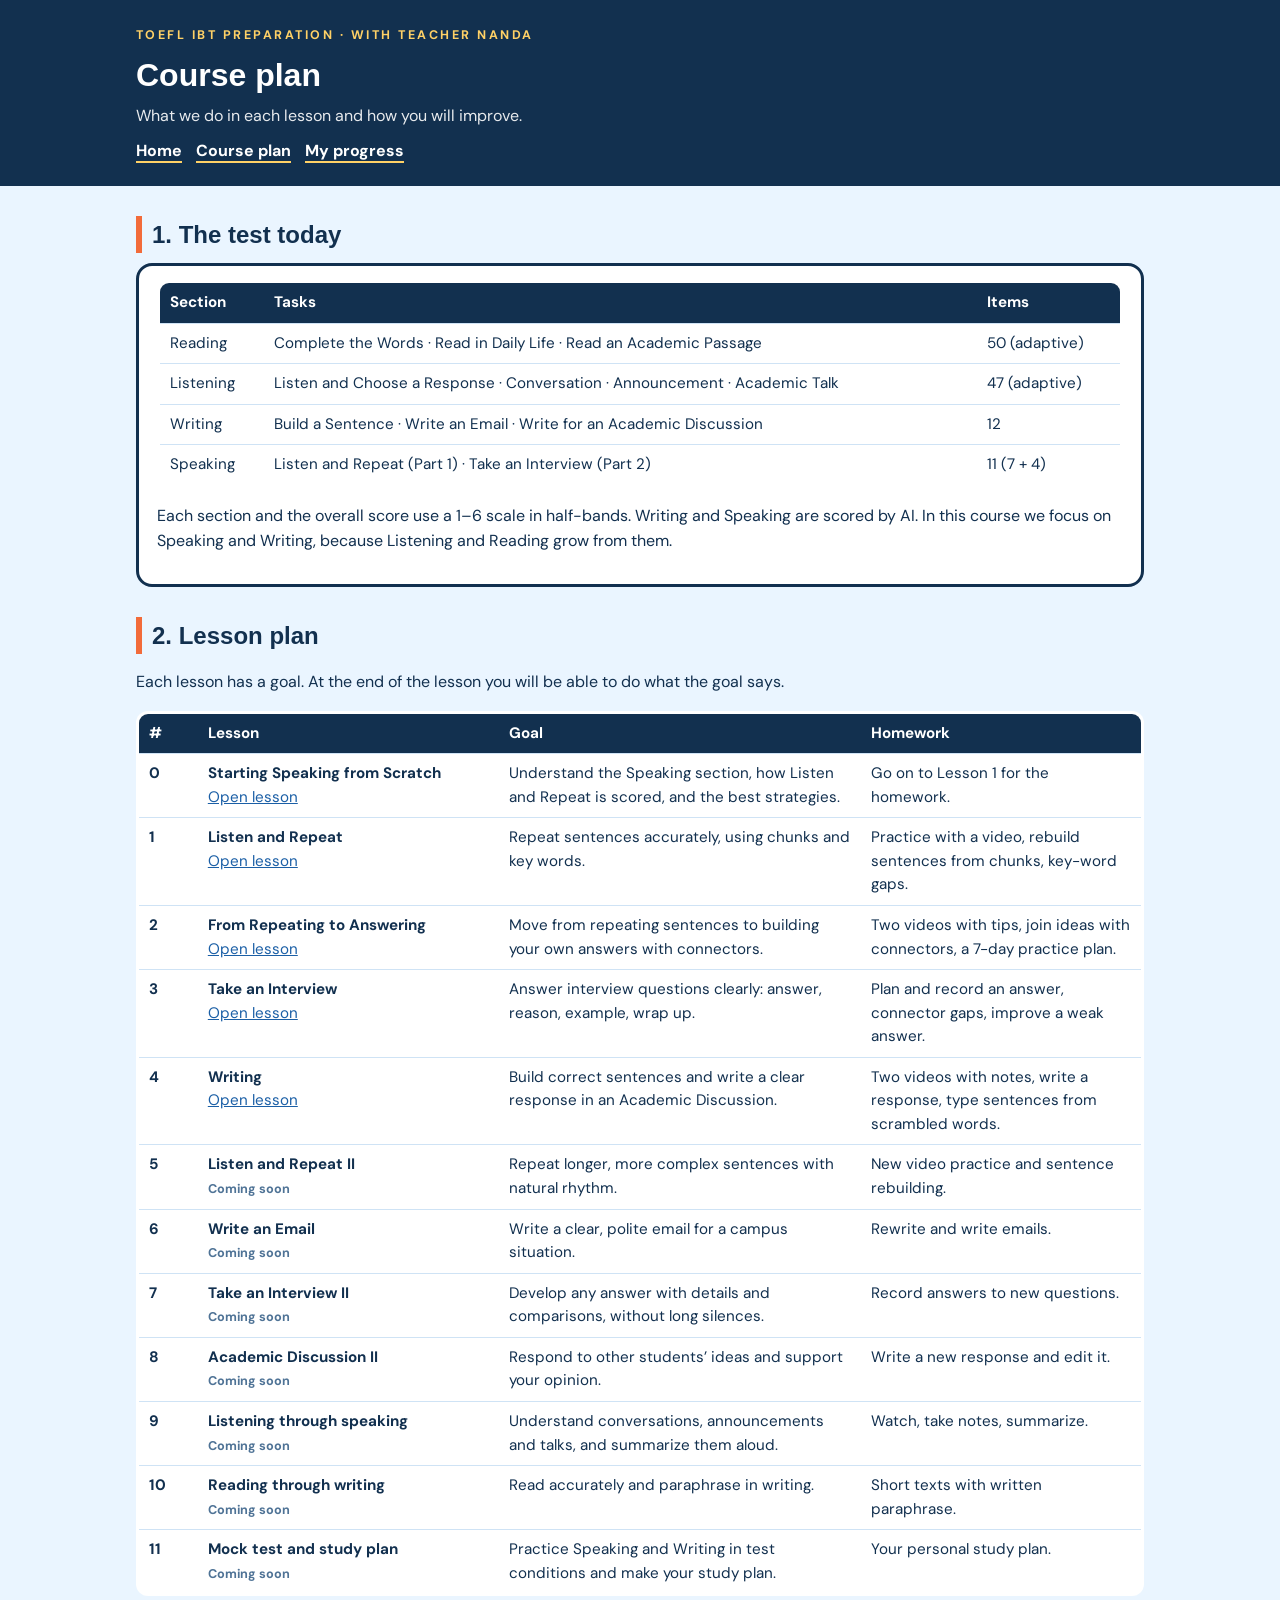
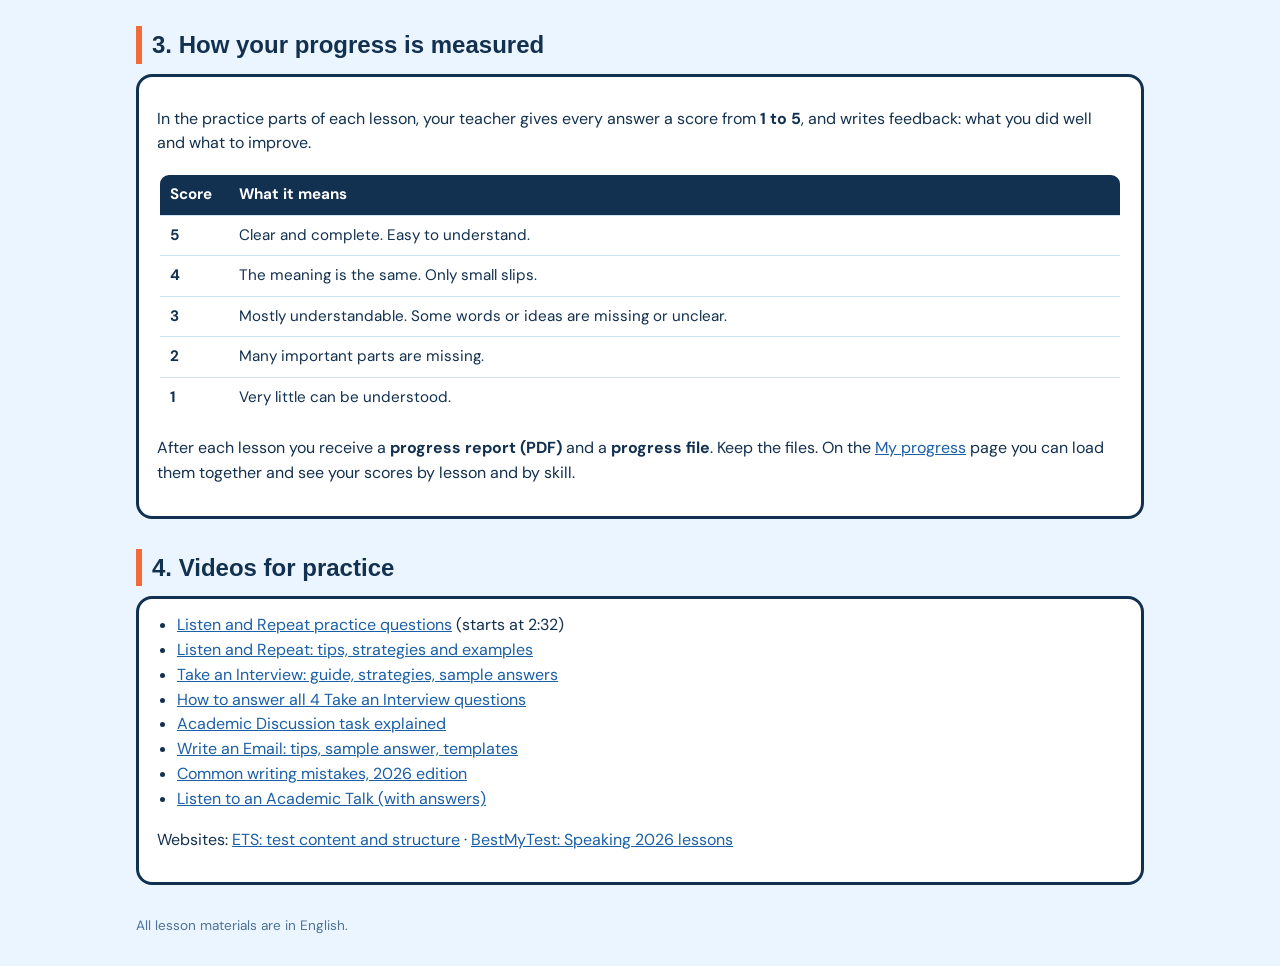
==== commit 58d95ff6: "updates" ====
--- a/plan/index.html
+++ b/plan/index.html
@@ -1,7 +1,7 @@
 <!DOCTYPE html>
 <html lang="en"><head><meta charset="UTF-8"><meta name="viewport" content="width=device-width,initial-scale=1"><title>Course Plan</title>
 <link href="https://fonts.googleapis.com/css2?family=DM+Sans:wght@400;500;700;800&display=swap" rel="stylesheet">
-<link rel="stylesheet" href="../common.css"><style>.g4{display:grid;grid-template-columns:repeat(4,minmax(0,1fr));gap:12px}.g2{display:grid;grid-template-columns:repeat(2,minmax(0,1fr));gap:12px}@media(max-width:820px){.g4{grid-template-columns:repeat(2,minmax(0,1fr))}}@media(max-width:520px){.g4,.g2{grid-template-columns:1fr}}.card.soon{opacity:.6;border-style:dashed}.goal{color:#12304F;margin:6px 0 10px}small.k{color:#4F7396;font-weight:700}.ll{margin:0;padding-left:20px}table.sc td.n,table.sc th.n{text-align:center}.bar{height:12px;background:#E5EDF5;border-radius:6px;min-width:90px}.bar i{display:block;height:12px;background:#2FBF9B;border-radius:6px}.up{color:#16805f;font-weight:800}.dn{color:#b3261e;font-weight:800}</style></head><body>
+<link rel="stylesheet" href="../common.css"><style>.g4{display:grid;grid-template-columns:repeat(5,minmax(0,1fr));gap:12px}.g2{display:grid;grid-template-columns:repeat(2,minmax(0,1fr));gap:12px}@media(max-width:1100px){.g4{grid-template-columns:repeat(3,minmax(0,1fr))}}@media(max-width:820px){.g4{grid-template-columns:repeat(2,minmax(0,1fr))}}@media(max-width:520px){.g4,.g2{grid-template-columns:1fr}}.card.soon{opacity:.6;border-style:dashed}.goal{color:#12304F;margin:6px 0 10px}small.k{color:#4F7396;font-weight:700}.ll{margin:0;padding-left:20px}table.sc td.n,table.sc th.n{text-align:center}.bar{height:12px;background:#E5EDF5;border-radius:6px;min-width:90px}.bar i{display:block;height:12px;background:#2FBF9B;border-radius:6px}.up{color:#16805f;font-weight:800}.dn{color:#b3261e;font-weight:800}</style></head><body>
 <header><div class="in"><small>TOEFL iBT Preparation &middot; with teacher Nanda</small><h1>Course plan</h1><p style="margin:4px 0 0;opacity:.9">What we do in each lesson and how you will improve.</p><nav><a href="../index.html">Home</a><a href="../plan/index.html">Course plan</a><a href="../progress/index.html">My progress</a></nav></div></header><main>
 
 <h2>1. The test today</h2>
@@ -13,7 +13,7 @@
 <p>Each section and the overall score use a 1&ndash;6 scale in half-bands. Writing and Speaking are scored by AI. In this course we focus on Speaking and Writing, because Listening and Reading grow from them.</p></div>
 <h2>2. Lesson plan</h2>
 <p>Each lesson has a goal. At the end of the lesson you will be able to do what the goal says.</p>
-<table><tr><th width="6%">#</th><th width="30%">Lesson</th><th>Goal</th><th width="28%">Homework</th></tr><tr><td><b>1</b></td><td><b>Listen and Repeat</b><br><a href="../TOEFL-1-Listen-and-Repeat/index.html">Open lesson</a></td><td>Repeat sentences accurately, using chunks and key words.</td><td>Practice with a video, rebuild sentences from chunks, key-word gaps.</td></tr><tr><td><b>2</b></td><td><b>From Repeating to Answering</b><br><a href="../TOEFL-2-From-Repeating-to-Answering/index.html">Open lesson</a></td><td>Move from repeating sentences to building your own answers with connectors.</td><td>Two videos with tips, join ideas with connectors, a 7-day practice plan.</td></tr><tr><td><b>3</b></td><td><b>Take an Interview</b><br><a href="../TOEFL-3-Take-an-Interview/index.html">Open lesson</a></td><td>Answer interview questions clearly: answer, reason, example, wrap up.</td><td>Plan and record an answer, connector gaps, improve a weak answer.</td></tr><tr><td><b>4</b></td><td><b>Writing</b><br><a href="../TOEFL-4-Writing/index.html">Open lesson</a></td><td>Build correct sentences and write a clear response in an Academic Discussion.</td><td>Two videos with notes, write a response, type sentences from scrambled words.</td></tr><tr><td><b>5</b></td><td><b>Listen and Repeat II</b><br><small class="k">Coming soon</small></td><td>Repeat longer, more complex sentences with natural rhythm.</td><td>New video practice and sentence rebuilding.</td></tr><tr><td><b>6</b></td><td><b>Write an Email</b><br><small class="k">Coming soon</small></td><td>Write a clear, polite email for a campus situation.</td><td>Rewrite and write emails.</td></tr><tr><td><b>7</b></td><td><b>Take an Interview II</b><br><small class="k">Coming soon</small></td><td>Develop any answer with details and comparisons, without long silences.</td><td>Record answers to new questions.</td></tr><tr><td><b>8</b></td><td><b>Academic Discussion II</b><br><small class="k">Coming soon</small></td><td>Respond to other students&rsquo; ideas and support your opinion.</td><td>Write a new response and edit it.</td></tr><tr><td><b>9</b></td><td><b>Listening through speaking</b><br><small class="k">Coming soon</small></td><td>Understand conversations, announcements and talks, and summarize them aloud.</td><td>Watch, take notes, summarize.</td></tr><tr><td><b>10</b></td><td><b>Reading through writing</b><br><small class="k">Coming soon</small></td><td>Read accurately and paraphrase in writing.</td><td>Short texts with written paraphrase.</td></tr><tr><td><b>11</b></td><td><b>Mock test and study plan</b><br><small class="k">Coming soon</small></td><td>Practice Speaking and Writing in test conditions and make your study plan.</td><td>Your personal study plan.</td></tr></table>
+<table><tr><th width="6%">#</th><th width="30%">Lesson</th><th>Goal</th><th width="28%">Homework</th></tr><tr><td><b>0</b></td><td><b>Starting Speaking from Scratch</b><br><a href="../TOEFL-0-Starting-from-Scratch/index.html">Open lesson</a></td><td>Understand the Speaking section, how Listen and Repeat is scored, and the best strategies.</td><td>Go on to Lesson 1 for the homework.</td></tr><tr><td><b>1</b></td><td><b>Listen and Repeat</b><br><a href="../TOEFL-1-Listen-and-Repeat/index.html">Open lesson</a></td><td>Repeat sentences accurately, using chunks and key words.</td><td>Practice with a video, rebuild sentences from chunks, key-word gaps.</td></tr><tr><td><b>2</b></td><td><b>From Repeating to Answering</b><br><a href="../TOEFL-2-From-Repeating-to-Answering/index.html">Open lesson</a></td><td>Move from repeating sentences to building your own answers with connectors.</td><td>Two videos with tips, join ideas with connectors, a 7-day practice plan.</td></tr><tr><td><b>3</b></td><td><b>Take an Interview</b><br><a href="../TOEFL-3-Take-an-Interview/index.html">Open lesson</a></td><td>Answer interview questions clearly: answer, reason, example, wrap up.</td><td>Plan and record an answer, connector gaps, improve a weak answer.</td></tr><tr><td><b>4</b></td><td><b>Writing</b><br><a href="../TOEFL-4-Writing/index.html">Open lesson</a></td><td>Build correct sentences and write a clear response in an Academic Discussion.</td><td>Two videos with notes, write a response, type sentences from scrambled words.</td></tr><tr><td><b>5</b></td><td><b>Listen and Repeat II</b><br><small class="k">Coming soon</small></td><td>Repeat longer, more complex sentences with natural rhythm.</td><td>New video practice and sentence rebuilding.</td></tr><tr><td><b>6</b></td><td><b>Write an Email</b><br><small class="k">Coming soon</small></td><td>Write a clear, polite email for a campus situation.</td><td>Rewrite and write emails.</td></tr><tr><td><b>7</b></td><td><b>Take an Interview II</b><br><small class="k">Coming soon</small></td><td>Develop any answer with details and comparisons, without long silences.</td><td>Record answers to new questions.</td></tr><tr><td><b>8</b></td><td><b>Academic Discussion II</b><br><small class="k">Coming soon</small></td><td>Respond to other students&rsquo; ideas and support your opinion.</td><td>Write a new response and edit it.</td></tr><tr><td><b>9</b></td><td><b>Listening through speaking</b><br><small class="k">Coming soon</small></td><td>Understand conversations, announcements and talks, and summarize them aloud.</td><td>Watch, take notes, summarize.</td></tr><tr><td><b>10</b></td><td><b>Reading through writing</b><br><small class="k">Coming soon</small></td><td>Read accurately and paraphrase in writing.</td><td>Short texts with written paraphrase.</td></tr><tr><td><b>11</b></td><td><b>Mock test and study plan</b><br><small class="k">Coming soon</small></td><td>Practice Speaking and Writing in test conditions and make your study plan.</td><td>Your personal study plan.</td></tr></table>
 <h2>3. How your progress is measured</h2>
 <div class="card"><p>In the practice parts of each lesson, your teacher gives every answer a score from <b>1 to 5</b>, and writes feedback: what you did well and what to improve.</p>
 <table><tr><th width="70">Score</th><th>What it means</th></tr>
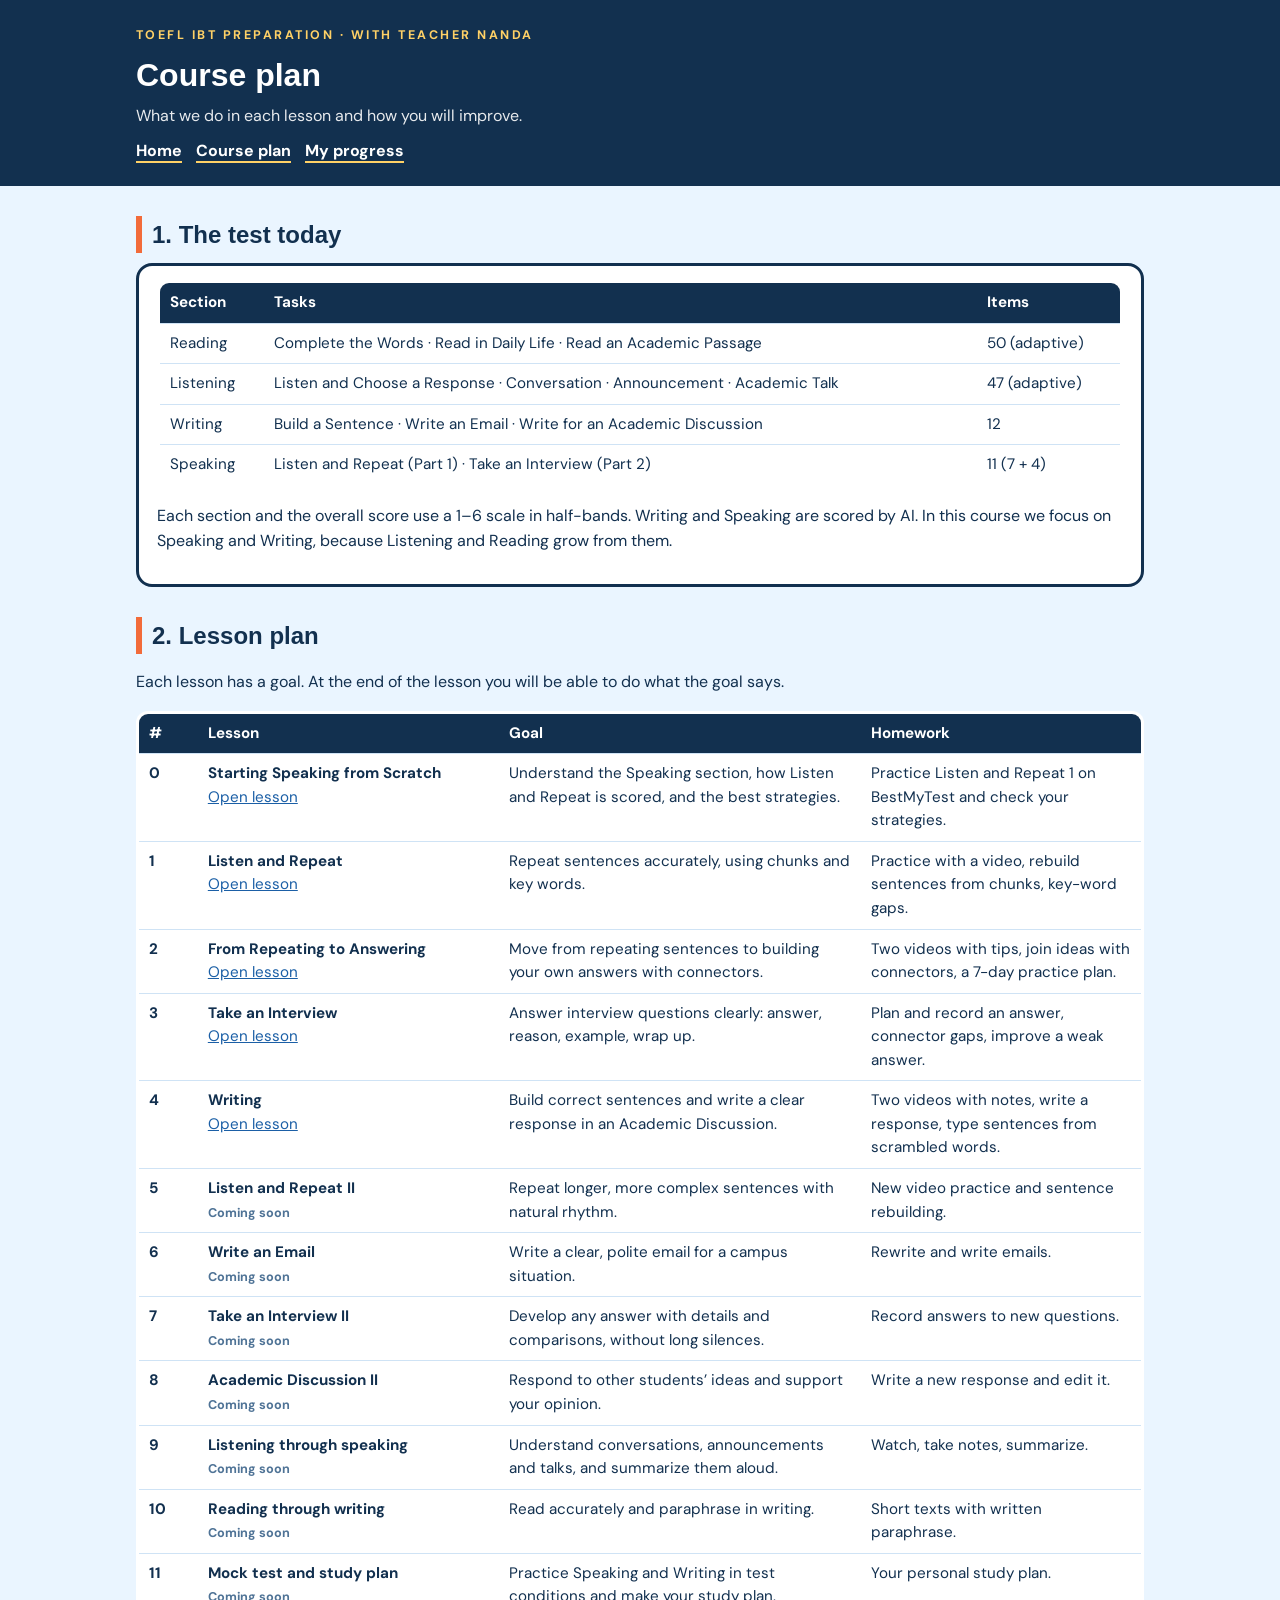
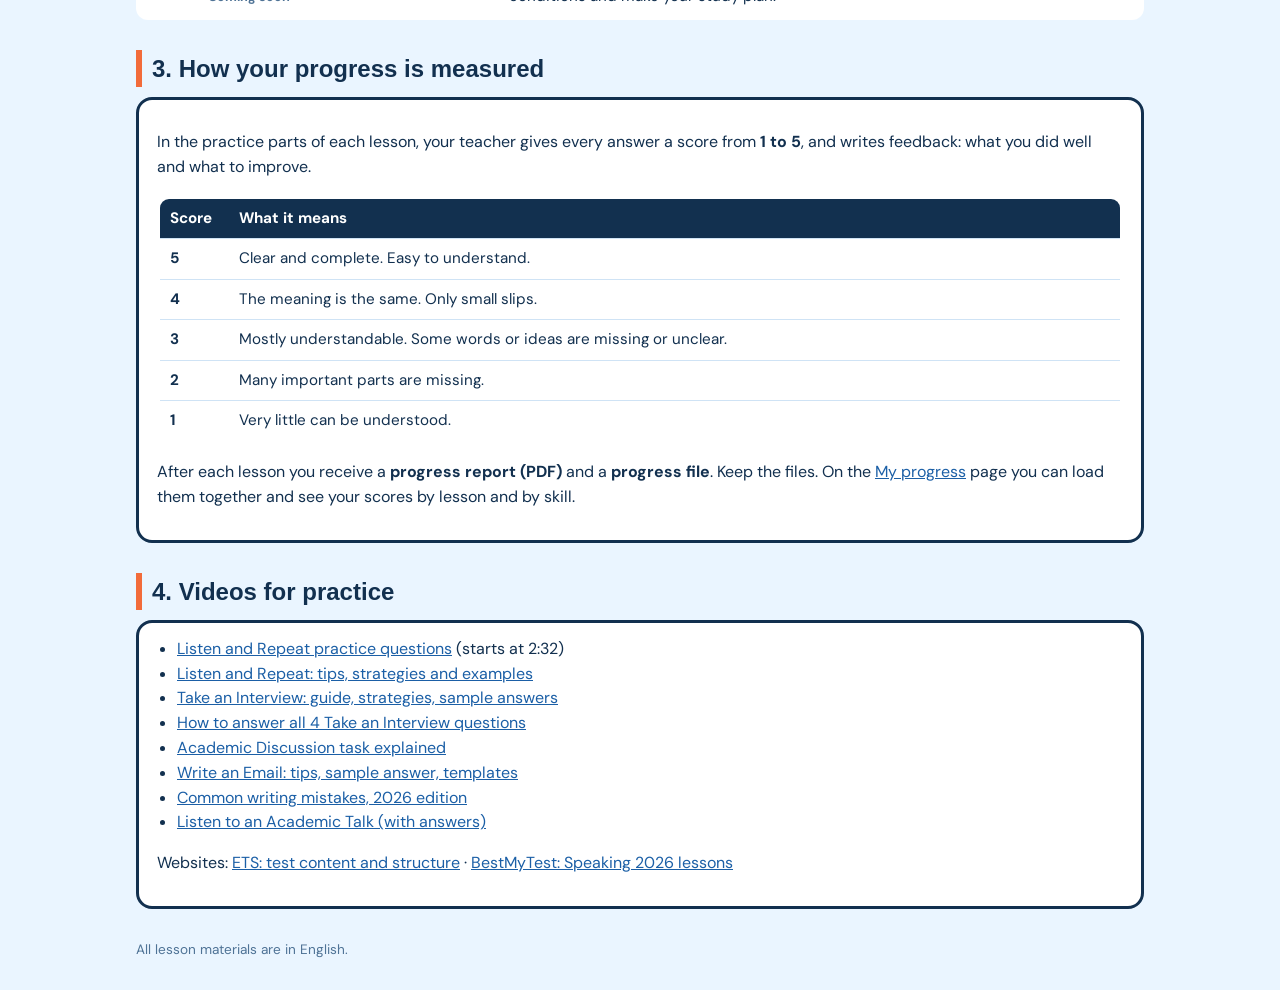
==== commit 902efb3f: "updates" ====
--- a/plan/index.html
+++ b/plan/index.html
@@ -13,7 +13,7 @@
 <p>Each section and the overall score use a 1&ndash;6 scale in half-bands. Writing and Speaking are scored by AI. In this course we focus on Speaking and Writing, because Listening and Reading grow from them.</p></div>
 <h2>2. Lesson plan</h2>
 <p>Each lesson has a goal. At the end of the lesson you will be able to do what the goal says.</p>
-<table><tr><th width="6%">#</th><th width="30%">Lesson</th><th>Goal</th><th width="28%">Homework</th></tr><tr><td><b>0</b></td><td><b>Starting Speaking from Scratch</b><br><a href="../TOEFL-0-Starting-from-Scratch/index.html">Open lesson</a></td><td>Understand the Speaking section, how Listen and Repeat is scored, and the best strategies.</td><td>Go on to Lesson 1 for the homework.</td></tr><tr><td><b>1</b></td><td><b>Listen and Repeat</b><br><a href="../TOEFL-1-Listen-and-Repeat/index.html">Open lesson</a></td><td>Repeat sentences accurately, using chunks and key words.</td><td>Practice with a video, rebuild sentences from chunks, key-word gaps.</td></tr><tr><td><b>2</b></td><td><b>From Repeating to Answering</b><br><a href="../TOEFL-2-From-Repeating-to-Answering/index.html">Open lesson</a></td><td>Move from repeating sentences to building your own answers with connectors.</td><td>Two videos with tips, join ideas with connectors, a 7-day practice plan.</td></tr><tr><td><b>3</b></td><td><b>Take an Interview</b><br><a href="../TOEFL-3-Take-an-Interview/index.html">Open lesson</a></td><td>Answer interview questions clearly: answer, reason, example, wrap up.</td><td>Plan and record an answer, connector gaps, improve a weak answer.</td></tr><tr><td><b>4</b></td><td><b>Writing</b><br><a href="../TOEFL-4-Writing/index.html">Open lesson</a></td><td>Build correct sentences and write a clear response in an Academic Discussion.</td><td>Two videos with notes, write a response, type sentences from scrambled words.</td></tr><tr><td><b>5</b></td><td><b>Listen and Repeat II</b><br><small class="k">Coming soon</small></td><td>Repeat longer, more complex sentences with natural rhythm.</td><td>New video practice and sentence rebuilding.</td></tr><tr><td><b>6</b></td><td><b>Write an Email</b><br><small class="k">Coming soon</small></td><td>Write a clear, polite email for a campus situation.</td><td>Rewrite and write emails.</td></tr><tr><td><b>7</b></td><td><b>Take an Interview II</b><br><small class="k">Coming soon</small></td><td>Develop any answer with details and comparisons, without long silences.</td><td>Record answers to new questions.</td></tr><tr><td><b>8</b></td><td><b>Academic Discussion II</b><br><small class="k">Coming soon</small></td><td>Respond to other students&rsquo; ideas and support your opinion.</td><td>Write a new response and edit it.</td></tr><tr><td><b>9</b></td><td><b>Listening through speaking</b><br><small class="k">Coming soon</small></td><td>Understand conversations, announcements and talks, and summarize them aloud.</td><td>Watch, take notes, summarize.</td></tr><tr><td><b>10</b></td><td><b>Reading through writing</b><br><small class="k">Coming soon</small></td><td>Read accurately and paraphrase in writing.</td><td>Short texts with written paraphrase.</td></tr><tr><td><b>11</b></td><td><b>Mock test and study plan</b><br><small class="k">Coming soon</small></td><td>Practice Speaking and Writing in test conditions and make your study plan.</td><td>Your personal study plan.</td></tr></table>
+<table><tr><th width="6%">#</th><th width="30%">Lesson</th><th>Goal</th><th width="28%">Homework</th></tr><tr><td><b>0</b></td><td><b>Starting Speaking from Scratch</b><br><a href="../TOEFL-0-Starting-from-Scratch/index.html">Open lesson</a></td><td>Understand the Speaking section, how Listen and Repeat is scored, and the best strategies.</td><td>Practice Listen and Repeat 1 on BestMyTest and check your strategies.</td></tr><tr><td><b>1</b></td><td><b>Listen and Repeat</b><br><a href="../TOEFL-1-Listen-and-Repeat/index.html">Open lesson</a></td><td>Repeat sentences accurately, using chunks and key words.</td><td>Practice with a video, rebuild sentences from chunks, key-word gaps.</td></tr><tr><td><b>2</b></td><td><b>From Repeating to Answering</b><br><a href="../TOEFL-2-From-Repeating-to-Answering/index.html">Open lesson</a></td><td>Move from repeating sentences to building your own answers with connectors.</td><td>Two videos with tips, join ideas with connectors, a 7-day practice plan.</td></tr><tr><td><b>3</b></td><td><b>Take an Interview</b><br><a href="../TOEFL-3-Take-an-Interview/index.html">Open lesson</a></td><td>Answer interview questions clearly: answer, reason, example, wrap up.</td><td>Plan and record an answer, connector gaps, improve a weak answer.</td></tr><tr><td><b>4</b></td><td><b>Writing</b><br><a href="../TOEFL-4-Writing/index.html">Open lesson</a></td><td>Build correct sentences and write a clear response in an Academic Discussion.</td><td>Two videos with notes, write a response, type sentences from scrambled words.</td></tr><tr><td><b>5</b></td><td><b>Listen and Repeat II</b><br><small class="k">Coming soon</small></td><td>Repeat longer, more complex sentences with natural rhythm.</td><td>New video practice and sentence rebuilding.</td></tr><tr><td><b>6</b></td><td><b>Write an Email</b><br><small class="k">Coming soon</small></td><td>Write a clear, polite email for a campus situation.</td><td>Rewrite and write emails.</td></tr><tr><td><b>7</b></td><td><b>Take an Interview II</b><br><small class="k">Coming soon</small></td><td>Develop any answer with details and comparisons, without long silences.</td><td>Record answers to new questions.</td></tr><tr><td><b>8</b></td><td><b>Academic Discussion II</b><br><small class="k">Coming soon</small></td><td>Respond to other students&rsquo; ideas and support your opinion.</td><td>Write a new response and edit it.</td></tr><tr><td><b>9</b></td><td><b>Listening through speaking</b><br><small class="k">Coming soon</small></td><td>Understand conversations, announcements and talks, and summarize them aloud.</td><td>Watch, take notes, summarize.</td></tr><tr><td><b>10</b></td><td><b>Reading through writing</b><br><small class="k">Coming soon</small></td><td>Read accurately and paraphrase in writing.</td><td>Short texts with written paraphrase.</td></tr><tr><td><b>11</b></td><td><b>Mock test and study plan</b><br><small class="k">Coming soon</small></td><td>Practice Speaking and Writing in test conditions and make your study plan.</td><td>Your personal study plan.</td></tr></table>
 <h2>3. How your progress is measured</h2>
 <div class="card"><p>In the practice parts of each lesson, your teacher gives every answer a score from <b>1 to 5</b>, and writes feedback: what you did well and what to improve.</p>
 <table><tr><th width="70">Score</th><th>What it means</th></tr>
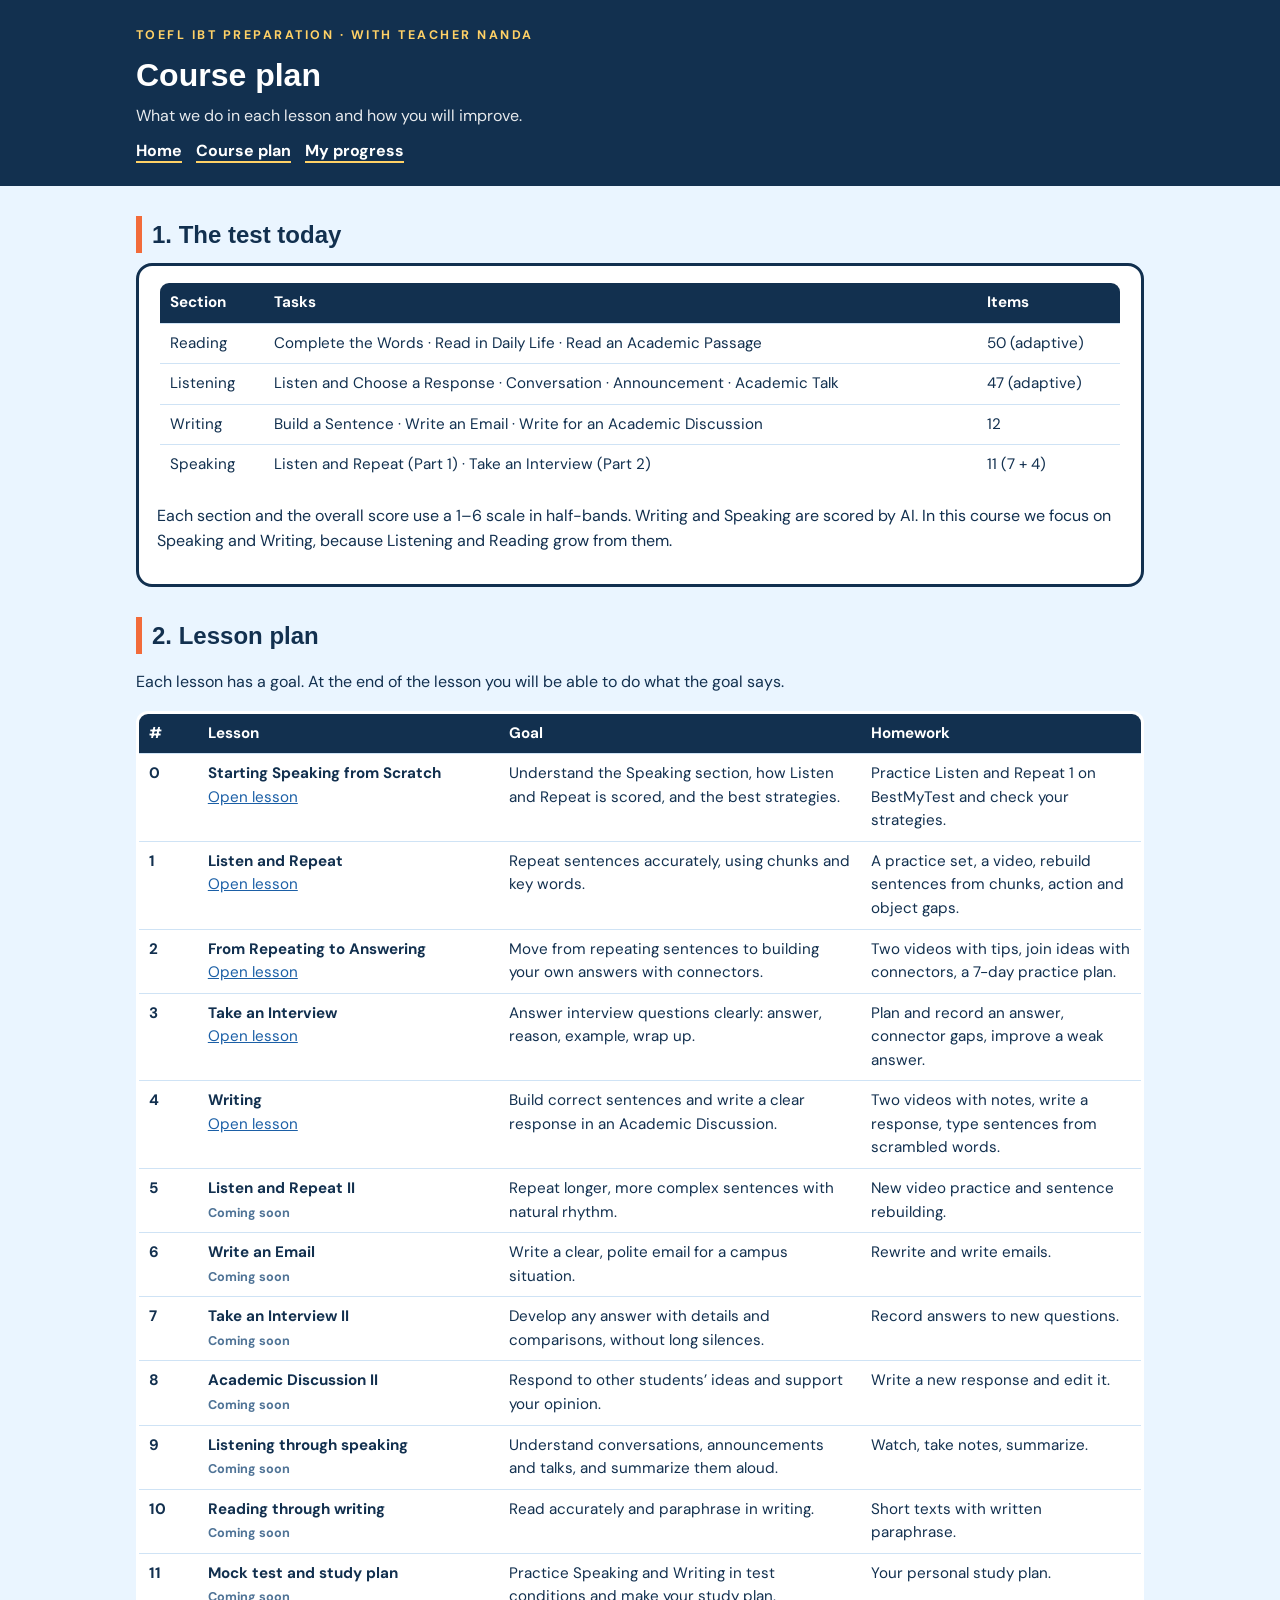
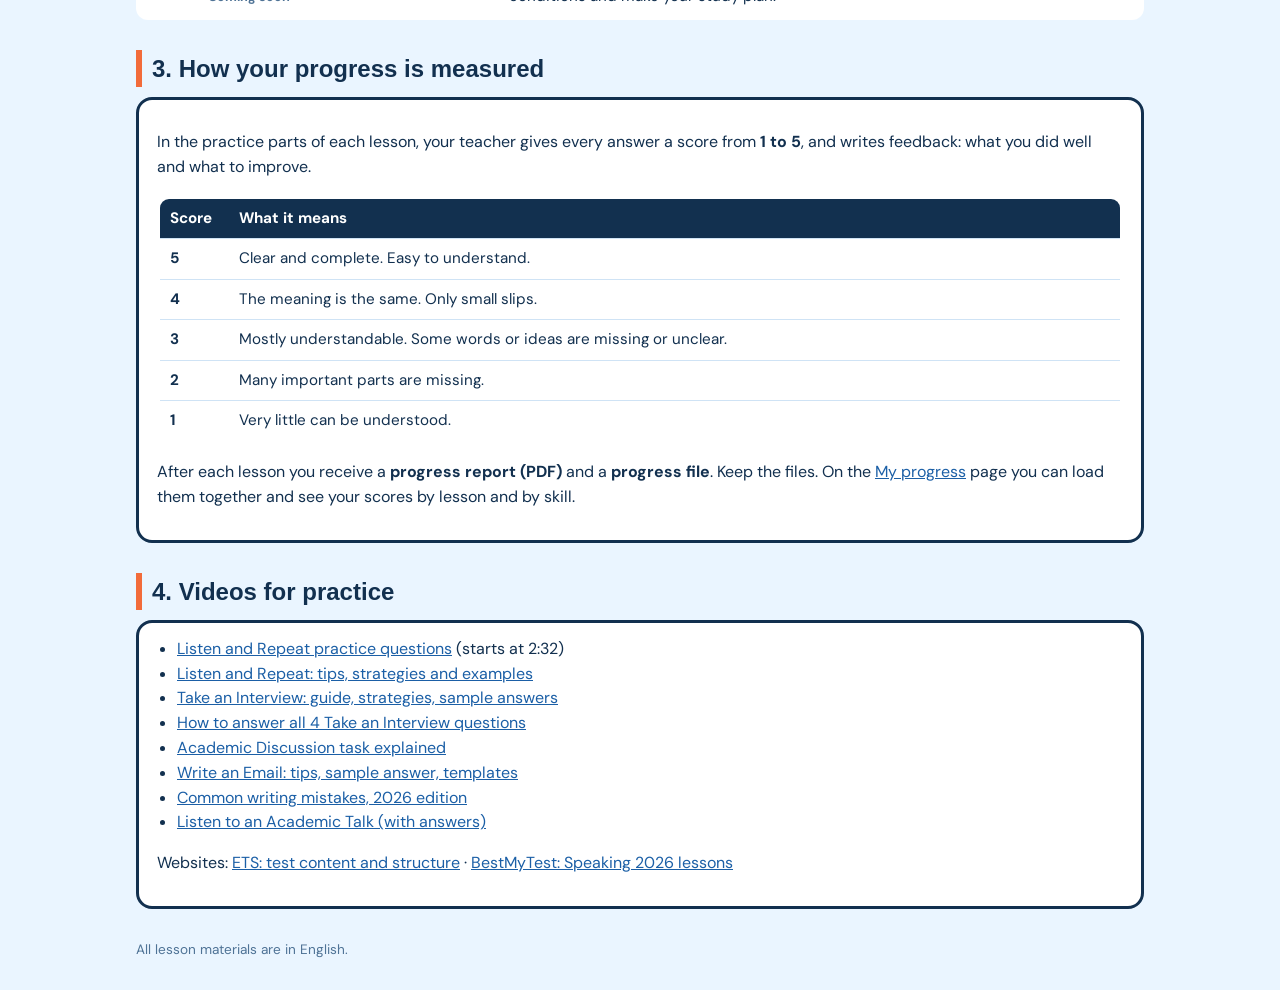
==== commit a8a72349: "updates" ====
--- a/plan/index.html
+++ b/plan/index.html
@@ -13,7 +13,7 @@
 <p>Each section and the overall score use a 1&ndash;6 scale in half-bands. Writing and Speaking are scored by AI. In this course we focus on Speaking and Writing, because Listening and Reading grow from them.</p></div>
 <h2>2. Lesson plan</h2>
 <p>Each lesson has a goal. At the end of the lesson you will be able to do what the goal says.</p>
-<table><tr><th width="6%">#</th><th width="30%">Lesson</th><th>Goal</th><th width="28%">Homework</th></tr><tr><td><b>0</b></td><td><b>Starting Speaking from Scratch</b><br><a href="../TOEFL-0-Starting-from-Scratch/index.html">Open lesson</a></td><td>Understand the Speaking section, how Listen and Repeat is scored, and the best strategies.</td><td>Practice Listen and Repeat 1 on BestMyTest and check your strategies.</td></tr><tr><td><b>1</b></td><td><b>Listen and Repeat</b><br><a href="../TOEFL-1-Listen-and-Repeat/index.html">Open lesson</a></td><td>Repeat sentences accurately, using chunks and key words.</td><td>Practice with a video, rebuild sentences from chunks, key-word gaps.</td></tr><tr><td><b>2</b></td><td><b>From Repeating to Answering</b><br><a href="../TOEFL-2-From-Repeating-to-Answering/index.html">Open lesson</a></td><td>Move from repeating sentences to building your own answers with connectors.</td><td>Two videos with tips, join ideas with connectors, a 7-day practice plan.</td></tr><tr><td><b>3</b></td><td><b>Take an Interview</b><br><a href="../TOEFL-3-Take-an-Interview/index.html">Open lesson</a></td><td>Answer interview questions clearly: answer, reason, example, wrap up.</td><td>Plan and record an answer, connector gaps, improve a weak answer.</td></tr><tr><td><b>4</b></td><td><b>Writing</b><br><a href="../TOEFL-4-Writing/index.html">Open lesson</a></td><td>Build correct sentences and write a clear response in an Academic Discussion.</td><td>Two videos with notes, write a response, type sentences from scrambled words.</td></tr><tr><td><b>5</b></td><td><b>Listen and Repeat II</b><br><small class="k">Coming soon</small></td><td>Repeat longer, more complex sentences with natural rhythm.</td><td>New video practice and sentence rebuilding.</td></tr><tr><td><b>6</b></td><td><b>Write an Email</b><br><small class="k">Coming soon</small></td><td>Write a clear, polite email for a campus situation.</td><td>Rewrite and write emails.</td></tr><tr><td><b>7</b></td><td><b>Take an Interview II</b><br><small class="k">Coming soon</small></td><td>Develop any answer with details and comparisons, without long silences.</td><td>Record answers to new questions.</td></tr><tr><td><b>8</b></td><td><b>Academic Discussion II</b><br><small class="k">Coming soon</small></td><td>Respond to other students&rsquo; ideas and support your opinion.</td><td>Write a new response and edit it.</td></tr><tr><td><b>9</b></td><td><b>Listening through speaking</b><br><small class="k">Coming soon</small></td><td>Understand conversations, announcements and talks, and summarize them aloud.</td><td>Watch, take notes, summarize.</td></tr><tr><td><b>10</b></td><td><b>Reading through writing</b><br><small class="k">Coming soon</small></td><td>Read accurately and paraphrase in writing.</td><td>Short texts with written paraphrase.</td></tr><tr><td><b>11</b></td><td><b>Mock test and study plan</b><br><small class="k">Coming soon</small></td><td>Practice Speaking and Writing in test conditions and make your study plan.</td><td>Your personal study plan.</td></tr></table>
+<table><tr><th width="6%">#</th><th width="30%">Lesson</th><th>Goal</th><th width="28%">Homework</th></tr><tr><td><b>0</b></td><td><b>Starting Speaking from Scratch</b><br><a href="../TOEFL-0-Starting-from-Scratch/index.html">Open lesson</a></td><td>Understand the Speaking section, how Listen and Repeat is scored, and the best strategies.</td><td>Practice Listen and Repeat 1 on BestMyTest and check your strategies.</td></tr><tr><td><b>1</b></td><td><b>Listen and Repeat</b><br><a href="../TOEFL-1-Listen-and-Repeat/index.html">Open lesson</a></td><td>Repeat sentences accurately, using chunks and key words.</td><td>A practice set, a video, rebuild sentences from chunks, action and object gaps.</td></tr><tr><td><b>2</b></td><td><b>From Repeating to Answering</b><br><a href="../TOEFL-2-From-Repeating-to-Answering/index.html">Open lesson</a></td><td>Move from repeating sentences to building your own answers with connectors.</td><td>Two videos with tips, join ideas with connectors, a 7-day practice plan.</td></tr><tr><td><b>3</b></td><td><b>Take an Interview</b><br><a href="../TOEFL-3-Take-an-Interview/index.html">Open lesson</a></td><td>Answer interview questions clearly: answer, reason, example, wrap up.</td><td>Plan and record an answer, connector gaps, improve a weak answer.</td></tr><tr><td><b>4</b></td><td><b>Writing</b><br><a href="../TOEFL-4-Writing/index.html">Open lesson</a></td><td>Build correct sentences and write a clear response in an Academic Discussion.</td><td>Two videos with notes, write a response, type sentences from scrambled words.</td></tr><tr><td><b>5</b></td><td><b>Listen and Repeat II</b><br><small class="k">Coming soon</small></td><td>Repeat longer, more complex sentences with natural rhythm.</td><td>New video practice and sentence rebuilding.</td></tr><tr><td><b>6</b></td><td><b>Write an Email</b><br><small class="k">Coming soon</small></td><td>Write a clear, polite email for a campus situation.</td><td>Rewrite and write emails.</td></tr><tr><td><b>7</b></td><td><b>Take an Interview II</b><br><small class="k">Coming soon</small></td><td>Develop any answer with details and comparisons, without long silences.</td><td>Record answers to new questions.</td></tr><tr><td><b>8</b></td><td><b>Academic Discussion II</b><br><small class="k">Coming soon</small></td><td>Respond to other students&rsquo; ideas and support your opinion.</td><td>Write a new response and edit it.</td></tr><tr><td><b>9</b></td><td><b>Listening through speaking</b><br><small class="k">Coming soon</small></td><td>Understand conversations, announcements and talks, and summarize them aloud.</td><td>Watch, take notes, summarize.</td></tr><tr><td><b>10</b></td><td><b>Reading through writing</b><br><small class="k">Coming soon</small></td><td>Read accurately and paraphrase in writing.</td><td>Short texts with written paraphrase.</td></tr><tr><td><b>11</b></td><td><b>Mock test and study plan</b><br><small class="k">Coming soon</small></td><td>Practice Speaking and Writing in test conditions and make your study plan.</td><td>Your personal study plan.</td></tr></table>
 <h2>3. How your progress is measured</h2>
 <div class="card"><p>In the practice parts of each lesson, your teacher gives every answer a score from <b>1 to 5</b>, and writes feedback: what you did well and what to improve.</p>
 <table><tr><th width="70">Score</th><th>What it means</th></tr>
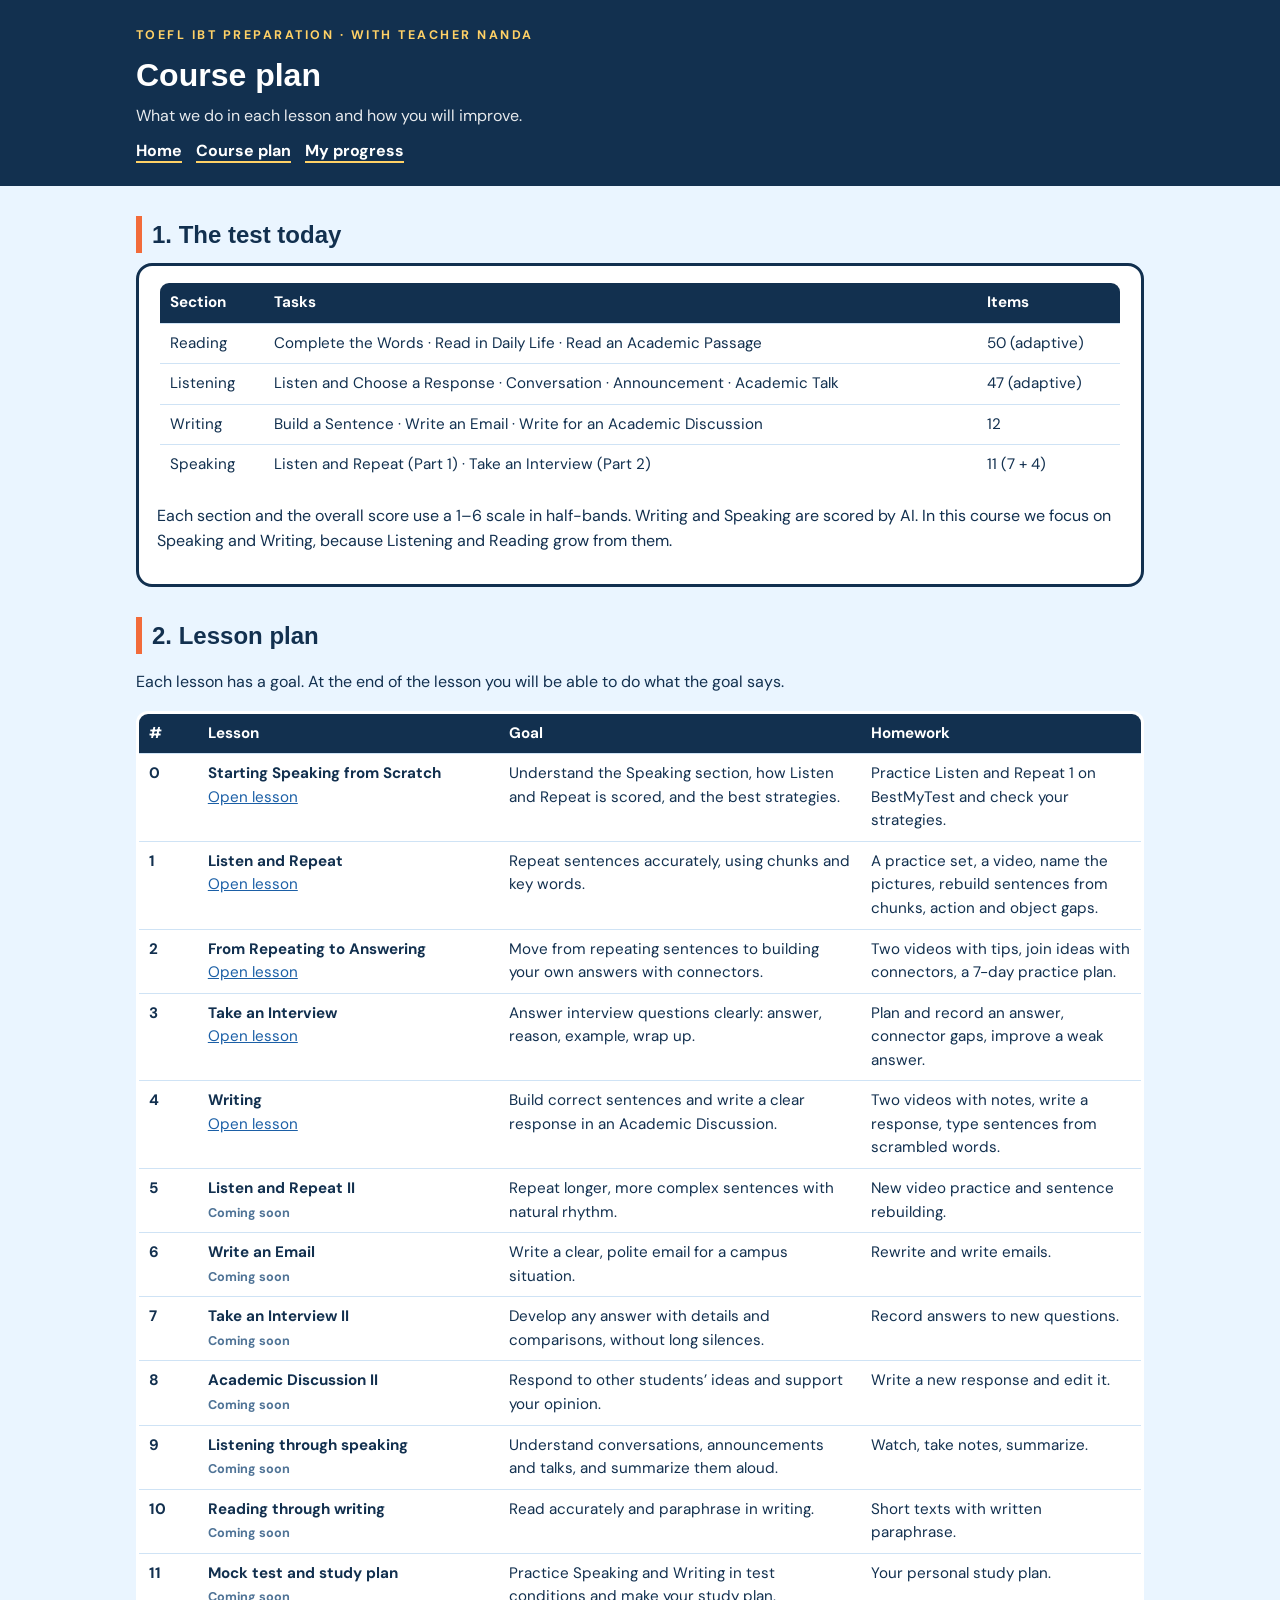
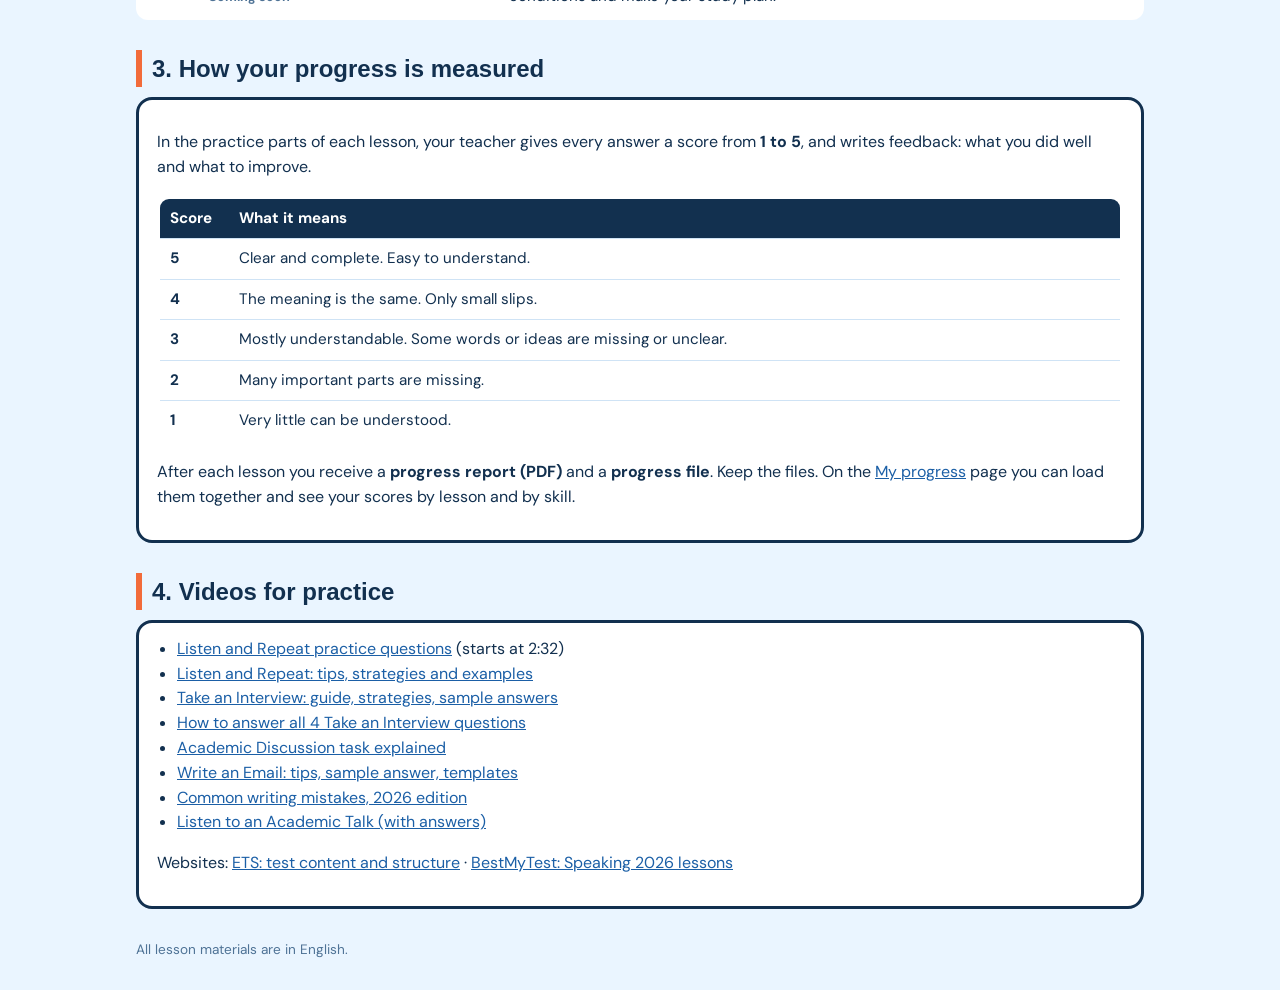
==== commit eabfe435: "updates" ====
--- a/plan/index.html
+++ b/plan/index.html
@@ -13,7 +13,7 @@
 <p>Each section and the overall score use a 1&ndash;6 scale in half-bands. Writing and Speaking are scored by AI. In this course we focus on Speaking and Writing, because Listening and Reading grow from them.</p></div>
 <h2>2. Lesson plan</h2>
 <p>Each lesson has a goal. At the end of the lesson you will be able to do what the goal says.</p>
-<table><tr><th width="6%">#</th><th width="30%">Lesson</th><th>Goal</th><th width="28%">Homework</th></tr><tr><td><b>0</b></td><td><b>Starting Speaking from Scratch</b><br><a href="../TOEFL-0-Starting-from-Scratch/index.html">Open lesson</a></td><td>Understand the Speaking section, how Listen and Repeat is scored, and the best strategies.</td><td>Practice Listen and Repeat 1 on BestMyTest and check your strategies.</td></tr><tr><td><b>1</b></td><td><b>Listen and Repeat</b><br><a href="../TOEFL-1-Listen-and-Repeat/index.html">Open lesson</a></td><td>Repeat sentences accurately, using chunks and key words.</td><td>A practice set, a video, rebuild sentences from chunks, action and object gaps.</td></tr><tr><td><b>2</b></td><td><b>From Repeating to Answering</b><br><a href="../TOEFL-2-From-Repeating-to-Answering/index.html">Open lesson</a></td><td>Move from repeating sentences to building your own answers with connectors.</td><td>Two videos with tips, join ideas with connectors, a 7-day practice plan.</td></tr><tr><td><b>3</b></td><td><b>Take an Interview</b><br><a href="../TOEFL-3-Take-an-Interview/index.html">Open lesson</a></td><td>Answer interview questions clearly: answer, reason, example, wrap up.</td><td>Plan and record an answer, connector gaps, improve a weak answer.</td></tr><tr><td><b>4</b></td><td><b>Writing</b><br><a href="../TOEFL-4-Writing/index.html">Open lesson</a></td><td>Build correct sentences and write a clear response in an Academic Discussion.</td><td>Two videos with notes, write a response, type sentences from scrambled words.</td></tr><tr><td><b>5</b></td><td><b>Listen and Repeat II</b><br><small class="k">Coming soon</small></td><td>Repeat longer, more complex sentences with natural rhythm.</td><td>New video practice and sentence rebuilding.</td></tr><tr><td><b>6</b></td><td><b>Write an Email</b><br><small class="k">Coming soon</small></td><td>Write a clear, polite email for a campus situation.</td><td>Rewrite and write emails.</td></tr><tr><td><b>7</b></td><td><b>Take an Interview II</b><br><small class="k">Coming soon</small></td><td>Develop any answer with details and comparisons, without long silences.</td><td>Record answers to new questions.</td></tr><tr><td><b>8</b></td><td><b>Academic Discussion II</b><br><small class="k">Coming soon</small></td><td>Respond to other students&rsquo; ideas and support your opinion.</td><td>Write a new response and edit it.</td></tr><tr><td><b>9</b></td><td><b>Listening through speaking</b><br><small class="k">Coming soon</small></td><td>Understand conversations, announcements and talks, and summarize them aloud.</td><td>Watch, take notes, summarize.</td></tr><tr><td><b>10</b></td><td><b>Reading through writing</b><br><small class="k">Coming soon</small></td><td>Read accurately and paraphrase in writing.</td><td>Short texts with written paraphrase.</td></tr><tr><td><b>11</b></td><td><b>Mock test and study plan</b><br><small class="k">Coming soon</small></td><td>Practice Speaking and Writing in test conditions and make your study plan.</td><td>Your personal study plan.</td></tr></table>
+<table><tr><th width="6%">#</th><th width="30%">Lesson</th><th>Goal</th><th width="28%">Homework</th></tr><tr><td><b>0</b></td><td><b>Starting Speaking from Scratch</b><br><a href="../TOEFL-0-Starting-from-Scratch/index.html">Open lesson</a></td><td>Understand the Speaking section, how Listen and Repeat is scored, and the best strategies.</td><td>Practice Listen and Repeat 1 on BestMyTest and check your strategies.</td></tr><tr><td><b>1</b></td><td><b>Listen and Repeat</b><br><a href="../TOEFL-1-Listen-and-Repeat/index.html">Open lesson</a></td><td>Repeat sentences accurately, using chunks and key words.</td><td>A practice set, a video, name the pictures, rebuild sentences from chunks, action and object gaps.</td></tr><tr><td><b>2</b></td><td><b>From Repeating to Answering</b><br><a href="../TOEFL-2-From-Repeating-to-Answering/index.html">Open lesson</a></td><td>Move from repeating sentences to building your own answers with connectors.</td><td>Two videos with tips, join ideas with connectors, a 7-day practice plan.</td></tr><tr><td><b>3</b></td><td><b>Take an Interview</b><br><a href="../TOEFL-3-Take-an-Interview/index.html">Open lesson</a></td><td>Answer interview questions clearly: answer, reason, example, wrap up.</td><td>Plan and record an answer, connector gaps, improve a weak answer.</td></tr><tr><td><b>4</b></td><td><b>Writing</b><br><a href="../TOEFL-4-Writing/index.html">Open lesson</a></td><td>Build correct sentences and write a clear response in an Academic Discussion.</td><td>Two videos with notes, write a response, type sentences from scrambled words.</td></tr><tr><td><b>5</b></td><td><b>Listen and Repeat II</b><br><small class="k">Coming soon</small></td><td>Repeat longer, more complex sentences with natural rhythm.</td><td>New video practice and sentence rebuilding.</td></tr><tr><td><b>6</b></td><td><b>Write an Email</b><br><small class="k">Coming soon</small></td><td>Write a clear, polite email for a campus situation.</td><td>Rewrite and write emails.</td></tr><tr><td><b>7</b></td><td><b>Take an Interview II</b><br><small class="k">Coming soon</small></td><td>Develop any answer with details and comparisons, without long silences.</td><td>Record answers to new questions.</td></tr><tr><td><b>8</b></td><td><b>Academic Discussion II</b><br><small class="k">Coming soon</small></td><td>Respond to other students&rsquo; ideas and support your opinion.</td><td>Write a new response and edit it.</td></tr><tr><td><b>9</b></td><td><b>Listening through speaking</b><br><small class="k">Coming soon</small></td><td>Understand conversations, announcements and talks, and summarize them aloud.</td><td>Watch, take notes, summarize.</td></tr><tr><td><b>10</b></td><td><b>Reading through writing</b><br><small class="k">Coming soon</small></td><td>Read accurately and paraphrase in writing.</td><td>Short texts with written paraphrase.</td></tr><tr><td><b>11</b></td><td><b>Mock test and study plan</b><br><small class="k">Coming soon</small></td><td>Practice Speaking and Writing in test conditions and make your study plan.</td><td>Your personal study plan.</td></tr></table>
 <h2>3. How your progress is measured</h2>
 <div class="card"><p>In the practice parts of each lesson, your teacher gives every answer a score from <b>1 to 5</b>, and writes feedback: what you did well and what to improve.</p>
 <table><tr><th width="70">Score</th><th>What it means</th></tr>
